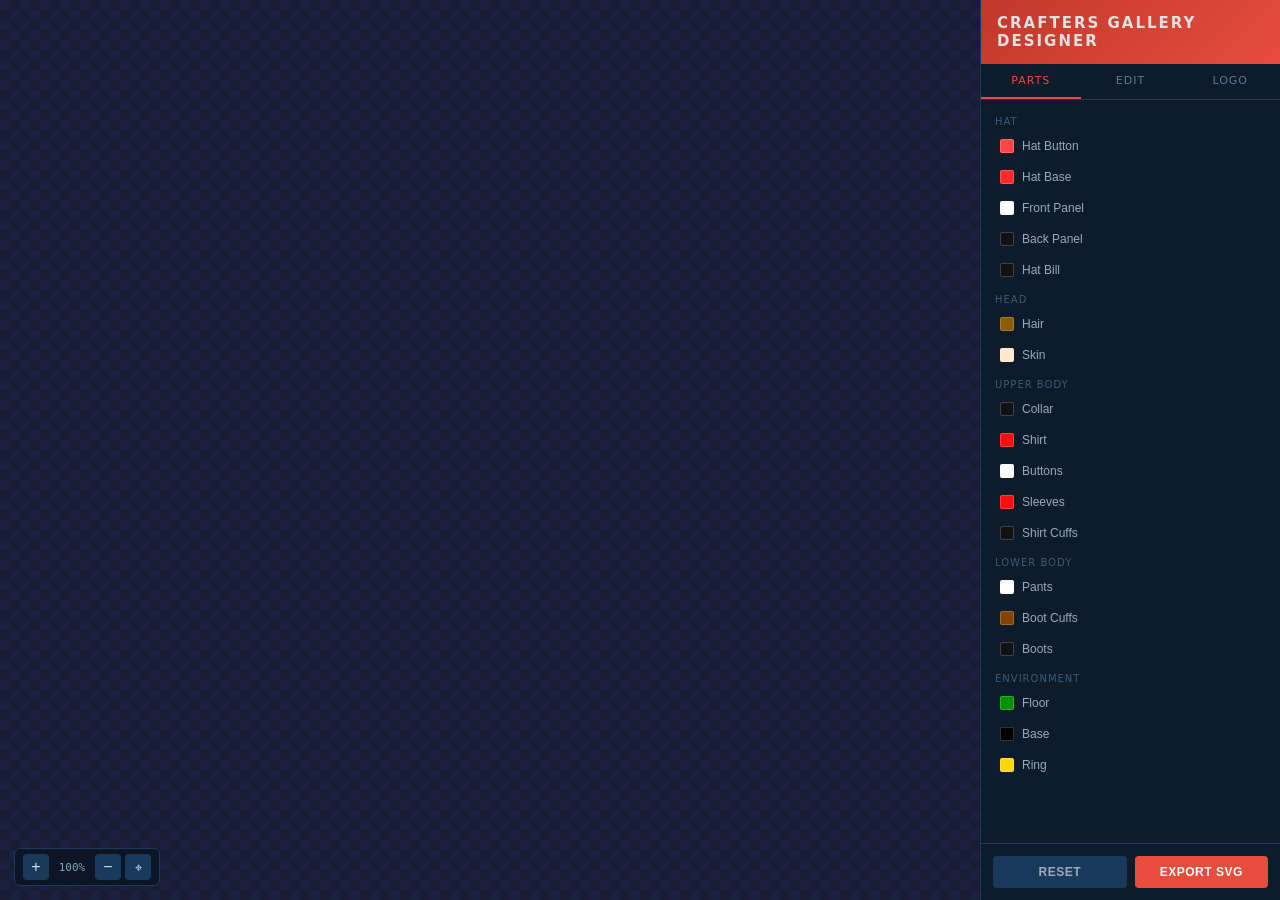
==== designer.html @ 477c9b0e "Add zoom/pan to canvas with reset view button - Mouse wheel zooms toward cursor - Drag background to" ====
<!DOCTYPE html>
<html lang="en">
<head>
<meta charset="UTF-8">
<meta name="viewport" content="width=device-width, initial-scale=1.0">
<title>Crafters Gallery Designer</title>
<style>
* { box-sizing: border-box; margin: 0; padding: 0; }
body {
  font-family: 'Segoe UI', system-ui, sans-serif;
  background: #1a1a2e;
  color: #e0e0e0;
  display: flex;
  height: 100vh;
  overflow: hidden;
}

/* ── Canvas ── */
#canvas-area {
  flex: 1;
  display: flex;
  align-items: center;
  justify-content: center;
  background: #16213e;
  position: relative;
  overflow: hidden;
}
#canvas-bg {
  position: absolute;
  inset: 0;
  background:
    linear-gradient(45deg, #1a1a2e 25%, transparent 25%),
    linear-gradient(-45deg, #1a1a2e 25%, transparent 25%),
    linear-gradient(45deg, transparent 75%, #1a1a2e 75%),
    linear-gradient(-45deg, transparent 75%, #1a1a2e 75%);
  background-size: 20px 20px;
  background-position: 0 0, 0 10px, 10px -10px, -10px 0;
  background-color: #202040;
  opacity: 0.5;
}
#jockey-wrap {
  transform-origin: center center;
  transition: none;
  will-change: transform;
}
#jockey-svg {
  position: relative;
  max-height: 90vh;
  max-width: 100%;
  filter: drop-shadow(0 8px 32px rgba(0,0,0,0.7));
  display: block;
}
#canvas-area.panning { cursor: grabbing !important; }
#canvas-area:not(.panning) { cursor: grab; }
#canvas-area [data-part] { cursor: pointer; }

/* Zoom controls overlay */
#zoom-controls {
  position: absolute;
  bottom: 14px;
  left: 14px;
  display: flex;
  align-items: center;
  gap: 4px;
  background: rgba(10,20,35,0.85);
  border: 1px solid #1a3a5c;
  border-radius: 6px;
  padding: 5px 8px;
  z-index: 10;
  backdrop-filter: blur(4px);
}
.zoom-btn {
  width: 26px; height: 26px;
  border: none;
  background: #1a3a5c;
  color: #cde;
  border-radius: 4px;
  cursor: pointer;
  font-size: 16px;
  line-height: 1;
  display: flex; align-items: center; justify-content: center;
  transition: background 0.12s;
}
.zoom-btn:hover { background: #2a5a8c; }
#zoom-label {
  font-size: 11px;
  color: #7aaabb;
  min-width: 38px;
  text-align: center;
  font-family: monospace;
}
#jockey-svg [data-part] { cursor: pointer; }
#jockey-svg [data-part]:hover path,
#jockey-svg [data-part]:hover ellipse { opacity: 0.85; }

/* Non-scaling strokes so width is always in screen pixels regardless of transform */
#jockey-svg [data-part] path,
#jockey-svg [data-part] ellipse {
  vector-effect: non-scaling-stroke;
  stroke-width: 1.5px !important;
}
#jockey-svg #shadows path,
#jockey-svg #shadows ellipse {
  vector-effect: non-scaling-stroke;
  stroke-width: 0.4px !important;
}

/* selection ring drawn via JS overlay rect */
#sel-overlay {
  position: absolute;
  inset: 0;
  pointer-events: none;
}

/* ── Panel ── */
#panel {
  width: 300px;
  min-width: 300px;
  background: #0d1b2a;
  display: flex;
  flex-direction: column;
  border-left: 1px solid #1a3a5c;
  overflow: hidden;
}
#panel-header {
  padding: 14px 16px;
  background: linear-gradient(135deg, #c0392b, #e74c3c);
  font-size: 15px;
  font-weight: 700;
  letter-spacing: 2px;
  text-transform: uppercase;
  flex-shrink: 0;
}

/* ── Tabs ── */
#tabs {
  display: flex;
  border-bottom: 1px solid #1a3a5c;
  flex-shrink: 0;
}
.tab {
  flex: 1;
  padding: 10px 8px;
  text-align: center;
  font-size: 11px;
  text-transform: uppercase;
  letter-spacing: 1px;
  color: #5a7a9a;
  cursor: pointer;
  border-bottom: 2px solid transparent;
  transition: all 0.15s;
}
.tab.active { color: #e74c3c; border-bottom-color: #e74c3c; }
.tab:hover:not(.active) { color: #ccc; }

/* ── Parts tab ── */
#tab-parts { overflow-y: auto; flex: 1; padding: 8px; }
.part-group-label {
  font-size: 10px;
  text-transform: uppercase;
  letter-spacing: 1px;
  color: #3a5a7a;
  padding: 8px 6px 4px;
}
.part-btn {
  display: flex;
  align-items: center;
  gap: 8px;
  width: 100%;
  text-align: left;
  padding: 7px 10px;
  background: none;
  border: 1px solid transparent;
  color: #9ab;
  cursor: pointer;
  font-size: 12px;
  border-radius: 4px;
  margin-bottom: 1px;
  transition: all 0.12s;
}
.part-btn:hover { background: #1a3a5c; color: #ddd; border-color: #2a4a6c; }
.part-btn.active { background: #1a2a4a; color: #fff; border-color: #e74c3c; }
.part-swatch {
  width: 14px; height: 14px;
  border-radius: 2px;
  border: 1px solid rgba(255,255,255,0.2);
  flex-shrink: 0;
}

/* ── Edit tab ── */
#tab-edit {
  flex: 1;
  overflow-y: auto;
  padding: 12px;
  display: flex;
  flex-direction: column;
  gap: 12px;
}
#no-selection {
  color: #3a5a7a;
  font-size: 13px;
  text-align: center;
  padding: 40px 20px;
  line-height: 1.6;
}
#no-selection b { color: #5a8aaa; }

#edit-controls { display: none; }

.section-label {
  font-size: 10px;
  text-transform: uppercase;
  letter-spacing: 1px;
  color: #3a6a9a;
  margin-bottom: 6px;
}
.selected-name {
  font-size: 14px;
  font-weight: 600;
  color: #fff;
  margin-bottom: 2px;
}

/* Fill mode toggle */
.mode-toggle {
  display: flex;
  background: #0a1520;
  border-radius: 5px;
  padding: 3px;
  gap: 2px;
}
.mode-btn {
  flex: 1;
  padding: 6px 8px;
  border: none;
  background: none;
  color: #5a7a9a;
  cursor: pointer;
  border-radius: 3px;
  font-size: 11px;
  font-weight: 600;
  text-transform: uppercase;
  letter-spacing: 0.5px;
  transition: all 0.12s;
}
.mode-btn.active {
  background: #e74c3c;
  color: #fff;
}

/* Color input */
.color-row {
  display: flex;
  align-items: center;
  gap: 8px;
}
.color-row label { font-size: 12px; color: #7a9ab5; flex: 1; }
input[type="color"] {
  width: 48px;
  height: 28px;
  border: 1px solid #2a4a6c;
  border-radius: 3px;
  background: #0a1520;
  cursor: pointer;
  padding: 1px 2px;
}

/* Preset swatches */
.preset-swatch {
  width: 32px; height: 32px;
  border-radius: 4px;
  border: 2px solid rgba(255,255,255,0.15);
  cursor: pointer;
  transition: border-color 0.12s, transform 0.1s;
  flex-shrink: 0;
}
.preset-swatch:hover { transform: scale(1.12); border-color: rgba(255,255,255,0.5); }
.preset-swatch.active { border-color: #00d4ff; }

/* Canvas color picker */
#sv-wrap { position: relative; margin-bottom: 8px; }
#sv-canvas { display: block; border-radius: 4px; cursor: crosshair; width: 100%; }
#sv-handle {
  position: absolute;
  width: 14px; height: 14px;
  border-radius: 50%;
  border: 2px solid #fff;
  box-shadow: 0 0 0 1px rgba(0,0,0,0.7);
  transform: translate(-50%, -50%);
  pointer-events: none;
}
#picker-preview-circle {
  width: 34px; height: 34px;
  border-radius: 50%;
  border: 2px solid #2a4a6c;
  flex-shrink: 0;
}
#hue-strip-wrap { flex: 1; position: relative; height: 16px; }
#hue-strip { display: block; border-radius: 8px; width: 100%; height: 16px; cursor: pointer; }
#hue-handle {
  position: absolute;
  width: 18px; height: 18px;
  border-radius: 50%;
  border: 2px solid #fff;
  box-shadow: 0 0 0 1px rgba(0,0,0,0.7);
  transform: translate(-50%, -50%);
  top: 50%; left: 0;
  pointer-events: none;
}
.picker-row { display: flex; align-items: center; gap: 8px; margin-bottom: 8px; }
.rgb-field { flex: 1; display: flex; flex-direction: column; align-items: center; gap: 3px; }
.rgb-field input[type="number"] {
  width: 100%;
  background: #1a2a3a;
  border: 1px solid #2a4a6c;
  border-radius: 4px;
  color: #e0e0e0;
  font-size: 13px;
  text-align: center;
  padding: 5px 2px;
  -moz-appearance: textfield;
}
.rgb-field input[type="number"]::-webkit-outer-spin-button,
.rgb-field input[type="number"]::-webkit-inner-spin-button { -webkit-appearance: none; margin: 0; }
.rgb-field label { font-size: 10px; color: #5a8aaa; text-transform: uppercase; letter-spacing: 1px; }

/* Pattern grid */
.pattern-grid {
  display: grid;
  grid-template-columns: repeat(5, 1fr);
  gap: 5px;
}
.pat-thumb {
  aspect-ratio: 1;
  border: 2px solid #1a3a5c;
  border-radius: 4px;
  cursor: pointer;
  overflow: hidden;
  background: #0a1520;
  transition: border-color 0.12s;
  position: relative;
}
.pat-thumb:hover { border-color: #3a6a9a; }
.pat-thumb.active { border-color: #e74c3c; }
.pat-thumb svg { width: 100%; height: 100%; display: block; }
.pat-thumb span {
  position: absolute;
  bottom: 0; left: 0; right: 0;
  text-align: center;
  font-size: 7px;
  background: rgba(0,0,0,0.6);
  color: #aaa;
  padding: 1px;
}

/* Sliders */
.slider-row {
  display: flex;
  flex-direction: column;
  gap: 4px;
}
.slider-header {
  display: flex;
  justify-content: space-between;
  align-items: center;
}
.slider-header label { font-size: 12px; color: #7a9ab5; }
.slider-header .val { font-size: 11px; color: #e74c3c; font-weight: 600; min-width: 36px; text-align: right; }
input[type="range"] {
  width: 100%;
  height: 4px;
  accent-color: #e74c3c;
  cursor: pointer;
}

/* Two columns */
.two-col { display: grid; grid-template-columns: 1fr 1fr; gap: 8px; }

/* Divider */
.divider { border: none; border-top: 1px solid #1a3a5c; }

/* Footer */
#panel-footer {
  padding: 12px;
  border-top: 1px solid #1a3a5c;
  flex-shrink: 0;
  display: flex;
  gap: 8px;
}
.action-btn {
  flex: 1;
  padding: 9px;
  border: none;
  border-radius: 4px;
  cursor: pointer;
  font-size: 12px;
  font-weight: 600;
  letter-spacing: 0.5px;
  text-transform: uppercase;
  transition: opacity 0.12s;
}
.action-btn:hover { opacity: 0.85; }
.btn-primary { background: #e74c3c; color: white; }
.btn-secondary { background: #1a3a5c; color: #9ab; }
</style>
</head>
<body>

<div id="canvas-area">
  <div id="canvas-bg"></div>
  <div id="zoom-controls">
    <button class="zoom-btn" onclick="zoomStep(1.2)" title="Zoom in">+</button>
    <span id="zoom-label">100%</span>
    <button class="zoom-btn" onclick="zoomStep(1/1.2)" title="Zoom out">−</button>
    <button class="zoom-btn" onclick="resetView()" title="Reset view" style="font-size:13px;">⌖</button>
  </div>
  <div id="jockey-wrap">
  <svg id="jockey-svg" viewBox="0 0 2550 3300" xmlns="http://www.w3.org/2000/svg" style="fill-rule:evenodd;clip-rule:evenodd;stroke-linecap:round;stroke-linejoin:round;stroke-miterlimit:1.5;">
    <defs id="svg-defs"></defs>

    <!-- Ring -->
    <g id="part-ring" data-part="ring">
      <ellipse cx="1637" cy="834.992" rx="14.85" ry="26.741"
        transform="matrix(6.7722,-4.38198,3.56036,5.50241,-12081.6,3181.33)"
        style="fill:none;stroke:#FFD700;stroke-width:1.28px;"/>
    </g>

    <!-- Base platform -->
    <g id="part-base" data-part="base">
      <path transform="matrix(6.55383,0,0,6.55383,-8815.19,-4724.91)"
        d="M1413.96,1145.81L1411.77,1147.74L1411.3,1168.11L1492.88,1224.46L1602.16,1192.1L1608.26,1171.82L1607.02,1169.15L1491.74,1195.06L1413.96,1145.81Z"
        style="fill:#2a2a2a;stroke:black;stroke-width:0.32px;"/>
    </g>

    <!-- Floor -->
    <g id="part-floor" data-part="floor">
      <path transform="matrix(6.55383,0,0,6.55383,-8815.19,-4724.91)"
        d="M1534.58,1113.76L1413.96,1139.79L1491.95,1189.06L1608.26,1162.8L1534.58,1113.76Z"
        style="fill:rgb(0,147,0);stroke:black;stroke-width:0.32px;"/>
      <path transform="matrix(6.55383,0,0,6.55383,-8815.19,-4724.91)"
        d="M1413.96,1139.79L1413.96,1145.81L1491.4,1195.06L1606.64,1169.14L1608.26,1162.57L1491.92,1189.06L1413.96,1139.79Z"
        style="fill:rgb(0,100,0);stroke:black;stroke-width:0.32px;"/>
    </g>

    <!-- Right Boot -->
    <g id="part-rboot" data-part="rboot">
      <path transform="matrix(6.55383,0,0,6.55383,-8815.19,-4724.91)"
        d="M1458.02,1051.26L1462.3,1102.31C1463.47,1110.76 1451.96,1130.24 1452.9,1137.17C1452.47,1145.25 1456.51,1147.1 1463.37,1145.02C1467.68,1145.49 1479.52,1127.29 1483.37,1125.75C1483.93,1119.99 1483.59,1114.05 1482.17,1107.9C1482.44,1079.88 1486.1,1082.67 1487.89,1053.4C1473.98,1055.79 1461.02,1054.19 1458.02,1051.26Z"
        style="fill:#111;stroke:black;stroke-width:0.32px;"/>
    </g>

    <!-- Left Boot -->
    <g id="part-lboot" data-part="lboot">
      <path transform="matrix(6.55383,0,0,6.55383,-8815.19,-4724.91)"
        d="M1511.65,1063.24C1522.55,1065.13 1533.31,1065.27 1543.9,1063.36C1544.81,1071.38 1545.4,1083.61 1545.68,1099.89C1546.77,1104.15 1547.21,1108.2 1547.35,1112.14C1556.52,1120.15 1564.15,1125.39 1566.02,1127.04C1573.03,1133.94 1574.6,1137 1577.1,1140.82C1579.03,1146.9 1577.46,1150.01 1573.05,1150.7C1564.21,1148.61 1555.44,1146.52 1549.49,1143.79C1544.71,1142.08 1538.27,1135.36 1531.88,1128.8C1528.29,1128.12 1525.36,1127.05 1523.07,1125.59C1520.75,1119.43 1520.68,1114.17 1521.53,1109.29C1518.67,1082.42 1513.59,1082.47 1511.65,1063.24Z"
        style="fill:#111;stroke:black;stroke-width:0.32px;"/>
    </g>

    <!-- Right Boot Cuff -->
    <g id="part-rbootcuff" data-part="rbootcuff">
      <path transform="matrix(6.55383,0,0,6.55383,-8815.19,-4724.91)"
        d="M1457.7,1018.48C1460.88,1029.89 1476.85,1031.32 1491.93,1020.17C1492.14,1033.51 1490.77,1044.06 1488.7,1053.34C1474.21,1055.56 1463.29,1054.8 1456.41,1050.68C1455.64,1039.82 1455.94,1029.08 1457.7,1018.48Z"
        style="fill:rgb(130,68,0);stroke:black;stroke-width:0.32px;"/>
    </g>

    <!-- Left Boot Cuff -->
    <g id="part-lbootcuff" data-part="lbootcuff">
      <path transform="matrix(6.55383,0,0,6.55383,-8815.19,-4724.91)"
        d="M1509.74,1031.26C1507.86,1041.76 1507.77,1052.39 1509.45,1063.15C1521.16,1065.37 1532.87,1065.43 1544.58,1063.34C1544.38,1049.64 1542.85,1041.96 1541.34,1036.52C1530.93,1041.55 1520.4,1039.68 1509.74,1031.26Z"
        style="fill:rgb(130,68,0);stroke:black;stroke-width:0.32px;"/>
    </g>

    <!-- Pants -->
    <g id="part-pants" data-part="pants">
      <path transform="matrix(6.55383,0,0,6.55383,-8815.19,-4724.91)"
        d="M1467.31,896.584C1454.75,907.385 1455.48,960.988 1457.7,1018.48C1460.71,1031.53 1479.88,1030.52 1491.93,1020.17C1493.89,1011.16 1494.71,994.137 1498.37,982.441C1504.83,1003.08 1505.77,1029.47 1510.03,1031.82C1519.86,1039.52 1530.24,1040.78 1541.08,1036.7C1542.63,1033.01 1543.71,1026.05 1542.39,1002.31C1541.05,978.036 1536.24,963.069 1537.5,942.579C1539.03,926.493 1537.77,913.207 1535.49,900.932C1523.33,915.427 1511.73,922.547 1500.39,926.277L1496.34,918.78L1491.34,927.134C1481.94,918.055 1473.88,907.909 1467.31,896.584Z"
        style="fill:#ffffff;stroke:black;stroke-width:0.32px;"/>
    </g>

    <!-- Shirt -->
    <g id="part-shirt" data-part="shirt">
      <path transform="matrix(6.55383,0,0,6.55383,-8815.19,-4724.91)"
        d="M1491.29,788.268C1495.31,792.298 1497.86,798.646 1499.92,805.766C1507.81,801.982 1515.15,796.926 1520.93,789.243L1525.36,796.066C1555.45,812.412 1547.91,804.576 1580.3,826.598C1587.06,826.523 1593.47,825.95 1599.72,822.829C1597.89,832.253 1599.07,838.147 1604.72,844.791C1595.35,850.285 1586.15,856.767 1579.13,858.342C1572.53,857.455 1562.18,849.715 1552.4,843.003C1548.02,867.686 1542.17,887.505 1534.74,902.034C1524.25,914.807 1512.59,921.541 1500.58,926.437L1496.39,919L1491.28,927.134C1482.43,918.041 1473.92,908.393 1467.11,895.992C1467.71,892.133 1469.65,888.609 1474.31,885.766C1469.75,872.513 1466,858.108 1465.25,839.517C1459.29,849.576 1453.32,858.155 1447.35,864.152C1451.41,873.009 1454.65,880.882 1457.94,885.677C1449.99,886.431 1443.11,889.014 1436.98,892.888L1422.95,867.871C1419.6,861.873 1418.78,855.193 1422.02,847.419C1428.8,832.348 1438.2,819.129 1451.07,808.374C1465.17,800.067 1481.09,802.828 1491.29,788.268Z"
        style="fill:rgb(255,14,14);stroke:black;stroke-width:0.32px;"/>
    </g>

    <!-- Buttons — 6 circles over the shirt front -->
    <g id="part-buttons" data-part="buttons">
      <g transform="matrix(1,0,0,1,-17.6068,1.14731)"><circle cx="1018.36" cy="643.6" r="17.607" style="fill:white;stroke:black;stroke-width:4.17px;"/></g>
      <g transform="matrix(1,0,0,1,-35.2137,138.825)"><circle cx="1018.36" cy="643.6" r="17.607" style="fill:white;stroke:black;stroke-width:4.17px;"/></g>
      <g transform="matrix(1,0,0,1,-35.2137,245.525)"><circle cx="1018.36" cy="643.6" r="17.607" style="fill:white;stroke:black;stroke-width:4.17px;"/></g>
      <g transform="matrix(1,0,0,1,-35.2137,362.551)"><circle cx="1018.36" cy="643.6" r="17.607" style="fill:white;stroke:black;stroke-width:4.17px;"/></g>
      <g transform="matrix(1,0,0,1,-27.1825,478.43)"><circle cx="1018.36" cy="643.6" r="17.607" style="fill:white;stroke:black;stroke-width:4.17px;"/></g>
      <g transform="matrix(1,0,0,1,-17.6068,596.603)"><circle cx="1018.36" cy="643.6" r="17.607" style="fill:white;stroke:black;stroke-width:4.17px;"/></g>
    </g>

    <!-- Right Sleeve -->
    <g id="part-rsleeve" data-part="rsleeve">
      <path d="M731.339,555.845C728.25,631.544 746.925,705.264 786.913,777.047C754.161,836.999 716.253,891.794 671.264,939.507C697.704,998.449 721.569,1048.96 739.185,1079.02C688.694,1083.92 642.257,1099.51 600.589,1127.67C585.822,1074.12 491.042,962.464 491.042,885.354C481.685,827.823 623.521,590.505 731.339,555.845Z"
        style="fill:rgb(255,14,14);stroke:black;stroke-width:2.085px;"/>
    </g>

    <!-- Left Sleeve -->
    <g id="part-lsleeve" data-part="lsleeve">
      <path d="M1349.53,574.231C1308.75,588.055 1301.61,776.468 1358.71,798.187C1412.6,841.328 1469.27,877.986 1532.18,900.068C1546.19,902.511 1603.65,871.838 1701.87,810.119C1667.11,772.347 1656.41,724.757 1670.78,666.934C1639.17,685.678 1595.02,693.023 1541.36,691.716C1475.33,644.734 1411.55,606.175 1349.53,574.231Z"
        style="fill:rgb(255,14,14);stroke:black;stroke-width:2.085px;"/>
    </g>

    <!-- Collar -->
    <g id="part-collar" data-part="collar">
      <path transform="matrix(6.55383,0,0,6.55383,-8815.19,-4724.91)"
        d="M1491.27,787.981C1489.01,790.444 1487.22,792.195 1486,793.878C1487.93,802.083 1490.39,808.142 1493.36,812.058C1494.71,809.407 1496.85,807.04 1500.02,805.039C1502.02,808.193 1503.78,811.016 1505.01,813.13C1512.04,809.453 1518.92,804.429 1525.43,796.071C1524.41,793.466 1522.85,791.284 1520.66,789.589C1514.41,797.628 1507.43,802.33 1500.02,805.039C1497.52,798.27 1494.67,792.41 1491.27,787.981Z"
        style="fill:#111;stroke:black;stroke-width:0.32px;"/>
    </g>

    <!-- Left Cuff -->
    <g id="part-lcuff" data-part="lcuff">
      <path transform="matrix(6.55383,0,0,6.55383,-8815.19,-4724.91)"
        d="M1614.11,818.403C1608.84,818.467 1604.13,820.526 1600.02,822.337C1597.47,829.939 1599.25,839.811 1605.32,845.012C1609.41,842.438 1613.06,839.352 1615.74,835.197C1613.58,828.65 1614.5,825.706 1614.11,818.403Z"
        style="fill:#111;stroke:black;stroke-width:0.32px;"/>
    </g>

    <!-- Right Cuff -->
    <g id="part-rcuff" data-part="rcuff">
      <path transform="matrix(6.55383,0,0,6.55383,-8815.19,-4724.91)"
        d="M1435.95,893.524C1443.12,889.11 1450.73,886.061 1459.2,885.677C1460.17,888.803 1460.56,891.974 1459.84,895.23L1443.61,903.662C1440.02,900.89 1437.33,897.595 1435.95,893.524Z"
        style="fill:#111;stroke:black;stroke-width:0.32px;"/>
    </g>

    <!-- Right Hand -->
    <g id="part-rhand" data-part="rhand">
      <path transform="matrix(6.55383,0,0,6.55383,-8815.19,-4724.91)"
        d="M1445.61,902.632C1444.77,905.094 1443.93,908.586 1444.92,911.048C1438.17,918.697 1439.21,922.81 1447.11,923.804C1451.1,923.905 1455.05,923.278 1458.63,914.761C1460.1,906.409 1459.57,900.028 1457.3,896.584L1445.61,902.632Z"
        style="fill:rgb(255,233,206);stroke:black;stroke-width:0.32px;"/>
    </g>

    <!-- Left Hand -->
    <g id="part-lhand" data-part="lhand">
      <path transform="matrix(6.55383,0,0,6.55383,-8815.19,-4724.91)"
        d="M1614.21,818.403C1616.52,812.882 1621.2,807.99 1623.81,807.355C1624.66,808.445 1624.62,808.933 1625.98,808.66C1627.4,808.017 1627.39,807.26 1627.67,805.889C1638.68,806.102 1640.17,806.532 1642.17,813.14C1642.64,815.44 1641.89,819.579 1641.97,821.744C1642.07,824.458 1642.92,826.762 1642.25,829.297C1640.05,833.153 1635.47,835.801 1630.83,836.027C1625.44,835.942 1624.67,834.526 1615.74,835.001C1613.67,830.788 1614.42,825.295 1614.21,818.403Z"
        style="fill:rgb(255,233,206);stroke:black;stroke-width:0.32px;"/>
    </g>

    <!-- Hat Base Color -->
    <g id="part-hatbase" data-part="hatbase">
      <path transform="matrix(6.55383,0,0,6.55383,-8815.19,-4724.91)"
        d="M1481.99,760.426C1482.51,749.649 1493.2,747.25 1493.48,747.224C1500.83,746.536 1521.03,747.341 1527.94,748.352C1531.61,748.13 1534.48,746.892 1535.81,743.68C1531.93,733.097 1507.43,739.537 1505.19,740.552L1498.03,742.527C1492.56,734.627 1496.8,723.518 1496.8,723.518C1483.31,727.224 1474.02,743.063 1481.99,760.426Z"
        style="fill:rgb(255,42,42);stroke:black;stroke-width:0.32px;"/>
    </g>

    <!-- Hat Front Panel -->
    <g id="part-fpanel" data-part="fpanel">
      <path transform="matrix(6.55383,0,0,6.55383,-8815.19,-4724.91)"
        d="M1496.8,723.518C1494.13,730.301 1494.47,737.464 1498.43,743.018C1508.15,738.12 1518.52,736.976 1528.17,738.084C1522.58,723.678 1514.12,720 1496.8,723.518Z"
        style="fill:#ffffff;stroke:black;stroke-width:0.32px;"/>
    </g>

    <!-- Hat Back Panel -->
    <g id="part-bpanel" data-part="bpanel">
      <path transform="matrix(6.55383,0,0,6.55383,-8815.19,-4724.91)"
        d="M1494.27,724.562C1486.7,731.516 1483.77,739.096 1487.32,749.589C1484.26,751.703 1482.46,755.269 1481.76,760.08C1475.26,747.503 1479.6,730.132 1494.27,724.562Z"
        style="fill:#111;stroke:black;stroke-width:0.32px;"/>
    </g>

    <!-- Hat Bill -->
    <g id="part-hatbill" data-part="hatbill">
      <path transform="matrix(6.55383,0,0,6.55383,-8815.19,-4724.91)"
        d="M1493.58,747.251C1499.41,738.064 1533.29,732.584 1535.81,743.522C1534.62,746.367 1531.99,747.976 1527.94,748.352C1509.58,747.845 1497.38,745.767 1493.58,747.251Z"
        style="fill:#111;stroke:black;stroke-width:0.32px;"/>
    </g>

    <!-- Hair -->
    <g id="part-hair" data-part="hair">
      <path transform="matrix(6.55383,0,0,6.55383,-8815.19,-4724.91)"
        d="M1482.05,761.917C1483.21,765.87 1484.71,767.477 1486.4,767.743C1483.72,761.283 1483.81,756.626 1487.19,754.116C1492.71,753.083 1495.03,758.074 1496.08,765.472L1498.15,765.274L1497.26,756.486L1499.24,753.227L1498.94,747.203C1486.31,746.175 1482.56,752.669 1482.05,761.917Z"
        style="fill:rgb(139,93,0);stroke:black;stroke-width:0.32px;"/>
    </g>

    <!-- Face -->
    <g id="part-face" data-part="face">
      <path transform="matrix(6.55383,0,0,6.55383,-8815.19,-4724.91)"
        d="M1527.87,748.586L1527.58,755.597C1527.92,757.915 1528.03,759.867 1527.87,761.423C1526.19,770.982 1523.57,778.188 1520.37,783.938L1520.57,789.863C1515.56,796.664 1508.39,801.612 1499.83,805.367C1497.04,797.524 1494.18,791.203 1491.14,788.184L1491.04,775.248C1487.93,772.361 1485.94,768.98 1485.11,765.077C1484.25,760.253 1484.53,754.519 1487.98,753.326C1492.07,752.518 1496.05,761.002 1496.96,764.484L1496.17,747.401C1506.81,746.797 1517.38,746.974 1527.87,748.586Z"
        style="fill:rgb(255,233,206);stroke:black;stroke-width:0.32px;"/>
    </g>

    <!-- Hat Button -->
    <g id="part-hatbutton" data-part="hatbutton">
      <path transform="matrix(6.55383,0,0,6.55383,-8815.19,-4724.91)"
        d="M1492.64,725.114C1492.37,723.803 1492.33,722.447 1495.12,721.251C1498.71,720.483 1499.16,721.158 1500.02,722.999C1497.4,723.21 1494.93,723.892 1492.64,725.114Z"
        style="fill:rgb(255,70,70);stroke:black;stroke-width:0.32px;"/>
    </g>

    <!-- Logo overlay — draggable, above everything except the selection highlight -->
    <g id="logo-layer" style="display:none;">
      <g id="logo-drag" transform="translate(980,820) rotate(0) scale(0.18)"
         style="cursor:move;" >
        <!-- saratogaLogo path with combined transform:
             matrix(12.9698) × translate(-45.5047,15.3387) × translate(-899.236,-939.551)
             = matrix(12.9698,0,0,12.9698,-1489.255,-740.605) -->
        <g transform="matrix(12.9698,0,0,12.9698,-1489.255,-740.605)">
          <path id="logo-path"
            d="M140.145,57.103L114.838,83.093L114.838,86.059C114.838,89.519 120.752,89.519 120.752,86.059L120.752,83.283L138.205,60.62L126.094,83.188L126.094,86.059C126.094,89.424 132.102,89.253 132.102,86.059L132.102,83.188L139.498,60.449L136.721,83.188L136.721,86.059C136.721,89.747 143.282,89.747 143.282,86.059L143.282,83.169L140.6,60.62L147.996,83.188L147.996,86.059C147.996,89.443 153.623,89.652 153.623,86.059L153.623,83.188L141.988,60.62L158.699,83.188L158.699,86.059C158.699,89.652 164.252,89.652 164.252,86.059L164.252,83.169L140.145,57.103Z"
            style="fill:#ffffff;stroke:none;"/>
        </g>
        <!-- Hit-area rect so empty space inside logo is also draggable -->
        <rect id="logo-hitbox" x="0" y="0" width="641" height="412" fill="transparent"/>
      </g>
    </g>

    <!-- Shadows / detail lines — on top of everything, non-interactive -->
    <g id="shadows" style="pointer-events:none;fill:black;stroke:black;">
      <g transform="matrix(6.55383,0,0,6.55383,-8815.19,-4724.91)">
        <path d="M1501.96,756.104L1505.8,753.764L1512.34,753.764L1512.34,751.518L1505.3,751.893L1501.96,756.104Z" style="stroke-width:0.06px;"/>
        <path d="M1522.02,751.643L1521.93,753.811L1525.86,753.983L1526.76,754.794L1525.95,752.173L1522.02,751.643Z" style="stroke-width:0.06px;"/>
        <path d="M1521.68,759.161C1523.24,763.264 1521.27,768.579 1517.93,768.69C1519.9,769.051 1521.75,768.97 1522.47,767.747C1523.46,765.46 1522.97,760.964 1521.68,759.161Z" style="stroke-width:0.06px;"/>
        <ellipse cx="1509.59" cy="756.759" rx="1.516" ry="1.31" style="stroke-width:0.06px;"/>
        <ellipse cx="1524.64" cy="756.837" rx="1.185" ry="1.232" style="stroke-width:0.06px;"/>
        <path d="M1512.76,773.86C1515,774.505 1517.39,774.882 1520.46,774.172C1521.18,773.327 1521.37,772.483 1521.26,771.638C1518.92,772.685 1515.94,773.333 1512.76,773.86Z" style="stroke-width:0.06px;"/>
        <path d="M1491.41,817.523C1487.26,844.336 1487.94,874.302 1492.9,907.064C1489.53,877.217 1488.84,847.37 1491.41,817.523Z" style="stroke-width:0.06px;"/>
        <path d="M1471.04,929.524C1478.55,936.55 1486.06,944.502 1493.58,956.297C1503.63,950.432 1511.76,943.123 1518.63,934.878C1509.63,943.207 1500.99,950.007 1493.58,951.983C1487.67,943.123 1479.73,936.003 1471.04,929.524Z" style="stroke-width:0.06px;"/>
        <path d="M1474.76,893.082C1483.86,900.772 1494.21,905.324 1505.69,907.064C1494.35,903.23 1484.12,898.503 1474.76,893.082Z" style="stroke-width:0.06px;"/>
        <path d="M1556.78,829.796C1548.72,839.42 1538.52,846.268 1527.01,851.424C1537.12,844.676 1547.08,837.559 1556.78,829.796Z" style="stroke-width:0.06px;"/>
        <path d="M1531.91,810.23C1523.32,817.777 1513.06,821.569 1501.22,821.805C1511.74,819.867 1522,816.229 1531.91,810.23Z" style="stroke-width:0.06px;"/>
        <path d="M1474.93,813.706C1478.53,823.818 1485.81,830.134 1496.59,832.864C1487.04,828.807 1479.8,822.442 1474.93,813.706Z" style="stroke-width:0.06px;"/>
        <path d="M1424.94,852.266C1434.96,853.735 1443.02,852.6 1448.78,848.382C1441.28,851.343 1433.25,852.352 1424.94,852.266Z" style="stroke-width:0.06px;"/>
        <path d="M1431.87,841.681C1438.83,843.35 1444.51,842.88 1448.02,838.863C1443.69,841.454 1438.02,841.935 1431.87,841.681Z" style="stroke-width:0.06px;"/>
        <path d="M1533.24,937.514C1527.03,967.35 1537.95,980.781 1537.5,1031.69C1538.79,981.766 1529.45,967.239 1533.24,937.514Z" style="stroke-width:0.06px;"/>
        <path d="M1499.26,953.048C1501.07,962.935 1501.2,972.101 1500.73,981.012C1500.53,971.241 1499.85,961.945 1497.86,953.962C1497.48,971.842 1494.6,982.936 1491.28,992.832C1494.17,981.465 1495.69,958.293 1493.03,955.298L1499.26,953.048Z" style="stroke-width:0.06px;"/>
        <path d="M1494.14,776.117C1505.66,781.598 1512.35,785.177 1517.96,784.403C1512.95,786.698 1505.75,781.568 1494.14,776.117Z" style="stroke-width:0.06px;"/>
      </g>
      <g transform="matrix(5.81041,0,0,5.40217,-7710.22,-3852.13)">
        <path d="M1494.5,765.185L1492.8,765.611C1489.72,759.164 1487.47,757.152 1486.34,761.103C1487.15,756.807 1488.97,755.49 1494.5,765.185Z" style="stroke-width:0.07px;"/>
      </g>
      <g transform="matrix(8.2954,-1.28188,1.12027,7.24959,-12369.6,-3529.57)">
        <path d="M1474.76,893.082C1483.86,900.772 1494.21,905.324 1505.69,907.064C1494.35,903.23 1484.12,898.503 1474.76,893.082Z" style="stroke-width:0.05px;"/>
      </g>
      <g transform="matrix(10.1484,-3.21831,2.69531,8.4992,-16539.3,-1899.56)">
        <path d="M1474.76,893.082C1478.11,898.826 1487.17,906.099 1502.38,903.975C1491.04,900.141 1480.28,899.12 1474.76,893.082Z" style="stroke-width:0.04px;"/>
      </g>
    </g>

    <!-- Selection highlight — drawn last so always visible -->
    <g id="selection-highlight" style="pointer-events:none;display:none;">
      <use id="sel-use" href="" style="fill:none;stroke:#00d4ff;stroke-width:12px;opacity:0.9;"/>
    </g>
  </svg>
  </div><!-- /#jockey-wrap -->
</div>

<!-- ── Side Panel ── -->
<div id="panel">
  <div id="panel-header">Crafters Gallery Designer</div>

  <div id="tabs">
    <div class="tab active" id="tab-btn-parts" onclick="switchTab('parts')">Parts</div>
    <div class="tab" id="tab-btn-edit" onclick="switchTab('edit')">Edit</div>
    <div class="tab" id="tab-btn-logo" onclick="switchTab('logo')">Logo</div>
  </div>

  <!-- Parts list -->
  <div id="tab-parts">
    <div class="part-group-label">Hat</div>
    <button class="part-btn" id="listbtn-hatbutton" onclick="selectPart('hatbutton')"><span class="part-swatch" id="sw-hatbutton"></span>Hat Button</button>
    <button class="part-btn" id="listbtn-hatbase" onclick="selectPart('hatbase')"><span class="part-swatch" id="sw-hatbase"></span>Hat Base</button>
    <button class="part-btn" id="listbtn-fpanel" onclick="selectPart('fpanel')"><span class="part-swatch" id="sw-fpanel"></span>Front Panel</button>
    <button class="part-btn" id="listbtn-bpanel" onclick="selectPart('bpanel')"><span class="part-swatch" id="sw-bpanel"></span>Back Panel</button>
    <button class="part-btn" id="listbtn-hatbill" onclick="selectPart('hatbill')"><span class="part-swatch" id="sw-hatbill"></span>Hat Bill</button>

    <div class="part-group-label">Head</div>
    <button class="part-btn" id="listbtn-hair" onclick="selectPart('hair')"><span class="part-swatch" id="sw-hair"></span>Hair</button>
    <button class="part-btn" id="listbtn-skin" onclick="selectPart('skin')"><span class="part-swatch" id="sw-skin"></span>Skin</button>

    <div class="part-group-label">Upper Body</div>
    <button class="part-btn" id="listbtn-collar" onclick="selectPart('collar')"><span class="part-swatch" id="sw-collar"></span>Collar</button>
    <button class="part-btn" id="listbtn-shirt" onclick="selectPart('shirt')"><span class="part-swatch" id="sw-shirt"></span>Shirt</button>
    <button class="part-btn" id="listbtn-buttons" onclick="selectPart('buttons')"><span class="part-swatch" id="sw-buttons"></span>Buttons</button>
    <button class="part-btn" id="listbtn-sleeves" onclick="selectPart('sleeves')"><span class="part-swatch" id="sw-sleeves"></span>Sleeves</button>
    <button class="part-btn" id="listbtn-shirtcuffs" onclick="selectPart('shirtcuffs')"><span class="part-swatch" id="sw-shirtcuffs"></span>Shirt Cuffs</button>

    <div class="part-group-label">Lower Body</div>
    <button class="part-btn" id="listbtn-pants" onclick="selectPart('pants')"><span class="part-swatch" id="sw-pants"></span>Pants</button>
    <button class="part-btn" id="listbtn-bootcuffs" onclick="selectPart('bootcuffs')"><span class="part-swatch" id="sw-bootcuffs"></span>Boot Cuffs</button>
    <button class="part-btn" id="listbtn-boots" onclick="selectPart('boots')"><span class="part-swatch" id="sw-boots"></span>Boots</button>

    <div class="part-group-label">Environment</div>
    <button class="part-btn" id="listbtn-floor" onclick="selectPart('floor')"><span class="part-swatch" id="sw-floor"></span>Floor</button>
    <button class="part-btn" id="listbtn-base" onclick="selectPart('base')"><span class="part-swatch" id="sw-base"></span>Base</button>
    <button class="part-btn" id="listbtn-ring" onclick="selectPart('ring')"><span class="part-swatch" id="sw-ring"></span>Ring</button>
  </div>

  <!-- Edit panel -->
  <div id="tab-edit" style="display:none;">
    <div id="no-selection">
      Click a part on the figure<br>or select from the <b>Parts</b> list
    </div>

    <div id="edit-controls">
      <div class="selected-name" id="edit-title"></div>
      <div id="fill-type-section">
        <div class="section-label">Fill Type</div>
        <div class="mode-toggle">
          <button class="mode-btn active" id="mode-solid" onclick="setMode('solid')">Solid</button>
          <button class="mode-btn" id="mode-pattern" onclick="setMode('pattern')">Pattern</button>
        </div>
      </div>

      <!-- Solid controls -->
      <div id="solid-section">
        <!-- Preset palette (shown for parts that have presets) -->
        <div id="preset-palette" style="display:none;">
          <div class="section-label" style="margin-top:4px;">Presets</div>
          <div id="preset-swatches" style="display:flex;flex-wrap:wrap;gap:6px;padding:4px 0 8px;"></div>
        </div>
        <!-- Canvas color picker (hidden for presetsOnly parts) -->
        <div id="color-picker-section">
          <div id="sv-wrap">
            <canvas id="sv-canvas" width="276" height="160"></canvas>
            <div id="sv-handle"></div>
          </div>
          <div class="picker-row">
            <div id="picker-preview-circle"></div>
            <div id="hue-strip-wrap">
              <canvas id="hue-strip" width="200" height="16"></canvas>
              <div id="hue-handle"></div>
            </div>
          </div>
          <div class="picker-row">
            <div class="rgb-field"><input type="number" id="inp-r" min="0" max="255" value="0" oninput="onRgbInput()"><label>R</label></div>
            <div class="rgb-field"><input type="number" id="inp-g" min="0" max="255" value="0" oninput="onRgbInput()"><label>G</label></div>
            <div class="rgb-field"><input type="number" id="inp-b" min="0" max="255" value="0" oninput="onRgbInput()"><label>B</label></div>
          </div>
          <input type="color" id="solid-color" style="display:none;" oninput="onColorWheelChange(this.value)">
        </div>
      </div>

      <!-- Pattern controls -->
      <div id="pattern-section" style="display:none;">
        <div class="section-label">Pattern</div>
        <div class="pattern-grid" id="pattern-grid"></div>

        <hr class="divider">

        <div class="section-label">Colors</div>
        <div class="two-col">
          <div>
            <div class="color-row">
              <label>Base</label>
              <input type="color" id="pat-c1" value="#ffffff" oninput="onPatternChange()">
            </div>
          </div>
          <div>
            <div class="color-row">
              <label>Pattern</label>
              <input type="color" id="pat-c2" value="#cc0000" oninput="onPatternChange()">
            </div>
          </div>
        </div>

        <hr class="divider">

        <div class="section-label">Transform</div>

        <div class="slider-row">
          <div class="slider-header">
            <label>Size</label>
            <span class="val" id="val-size">20</span>
          </div>
          <input type="range" id="pat-size" min="4" max="80" value="20" oninput="onSlider('size',this.value)">
        </div>

        <div class="slider-row">
          <div class="slider-header">
            <label>Rotation</label>
            <span class="val" id="val-rot">0°</span>
          </div>
          <input type="range" id="pat-rot" min="0" max="359" value="0" oninput="onSlider('rot',this.value)">
        </div>

        <div class="slider-row">
          <div class="slider-header">
            <label>Offset X</label>
            <span class="val" id="val-ox">0</span>
          </div>
          <input type="range" id="pat-ox" min="-100" max="100" value="0" oninput="onSlider('ox',this.value)">
        </div>

        <div class="slider-row">
          <div class="slider-header">
            <label>Offset Y</label>
            <span class="val" id="val-oy">0</span>
          </div>
          <input type="range" id="pat-oy" min="-100" max="100" value="0" oninput="onSlider('oy',this.value)">
        </div>
      </div>
    </div>
  </div>

  <!-- Logo tab -->
  <div id="tab-logo" style="display:none; flex:1; overflow-y:auto; padding:12px; flex-direction:column; gap:12px;">
    <div class="section-label">Visibility</div>
    <div class="mode-toggle">
      <button class="mode-btn" id="logo-show-btn" onclick="toggleLogo(true)">Show</button>
      <button class="mode-btn active" id="logo-hide-btn" onclick="toggleLogo(false)">Hide</button>
    </div>

    <hr class="divider">
    <div class="section-label">Fill Color</div>
    <div class="color-row">
      <label>Logo Color</label>
      <input type="color" id="logo-color" value="#ffffff" oninput="onLogoColor(this.value)">
    </div>

    <hr class="divider">
    <div class="section-label">Transform</div>

    <div class="slider-row">
      <div class="slider-header">
        <label>Scale</label>
        <span class="val" id="val-logo-scale">18%</span>
      </div>
      <input type="range" id="logo-scale" min="2" max="100" value="18" oninput="onLogoSlider()">
    </div>

    <div class="slider-row">
      <div class="slider-header">
        <label>Rotation</label>
        <span class="val" id="val-logo-rot">0°</span>
      </div>
      <input type="range" id="logo-rot" min="-180" max="180" value="0" oninput="onLogoSlider()">
    </div>

    <div class="slider-row">
      <div class="slider-header">
        <label>Position X</label>
        <span class="val" id="val-logo-x">980</span>
      </div>
      <input type="range" id="logo-x" min="0" max="2550" value="980" oninput="onLogoSlider()">
    </div>

    <div class="slider-row">
      <div class="slider-header">
        <label>Position Y</label>
        <span class="val" id="val-logo-y">820</span>
      </div>
      <input type="range" id="logo-y" min="0" max="3300" value="820" oninput="onLogoSlider()">
    </div>

    <hr class="divider">
    <div style="font-size:11px;color:#3a6a9a;line-height:1.5;">
      Drag the logo directly on the figure to reposition it.
    </div>
  </div>

  <div id="panel-footer">
    <button class="action-btn btn-secondary" onclick="resetAll()">Reset</button>
    <button class="action-btn btn-primary" onclick="exportSVG()">Export SVG</button>
  </div>
</div>

<script>
// ─────────────────────────────────────────────
// Part definitions — id → { label, defaultFill }
// ─────────────────────────────────────────────
const PARTS = {
  ring:       { label: 'Ring',            defaultFill: '#FFD700', strokeOnly: true,
                presets: [{label:'Gold',color:'#FFD700'},{label:'Silver',color:'#C0C0C0'},{label:'Black',color:'#000000'}] },
  base:       { label: 'Base',            defaultFill: '#000000',
                presets: ['#000000','#111111','#222222','#333333','#1a0a00','#001a0a','#00001a','#1a1a00'] },
  floor:      { label: 'Floor',           defaultFill: '#009300',
                presets: ['#009300','#00aa00','#006600','#228B22','#32CD32','#90EE90','#556B2F','#8FBC8F'] },
  boots:      { label: 'Boots',           defaultFill: '#111111', targets: ['part-rboot', 'part-lboot'],
                presets: ['#000000','#111111','#1a1a1a','#2a2a2a','#0a0a22','#220a0a','#3d2b1f','#1a1200'] },
  bootcuffs:  { label: 'Boot Cuffs',      defaultFill: '#824400', targets: ['part-rbootcuff', 'part-lbootcuff'],
                presets: ['#8B4513','#A0522D','#6B3A2A','#D2691E','#CD853F','#DEB887','#C4A265','#7B3F00'] },
  pants:      { label: 'Pants',           defaultFill: '#ffffff',
                presets: ['#ffffff','#f5f5f5','#e8e8e8','#dde8ff','#ddffd8','#fff8dd','#ffd8e8','#d0d0d0'] },
  sleeves:    { label: 'Sleeves',         defaultFill: '#ff0e0e', targets: ['part-rsleeve', 'part-lsleeve'],
                presets: ['#FF0000','#0000FF','#FFFF00','#ffffff','#000000','#00AA00','#FF6600','#800080'] },
  shirt:      { label: 'Shirt',           defaultFill: '#ff0e0e',
                presets: ['#FF0000','#0000FF','#FFFF00','#ffffff','#000000','#00AA00','#FF6600','#800080'] },
  buttons:    { label: 'Buttons',         defaultFill: '#ffffff',
                presets: ['#ffffff','#C0C0C0','#000000','#FFD700','#FF0000','#0000FF','#00AA00','#800080'] },
  collar:     { label: 'Collar',          defaultFill: '#111111',
                presets: ['#000000','#ffffff','#FF0000','#0000FF','#FFFF00','#00AA00','#FF6600','#800080'] },
  shirtcuffs: { label: 'Shirt Cuffs',    defaultFill: '#111111', targets: ['part-lcuff', 'part-rcuff'],
                presets: ['#000000','#ffffff','#FF0000','#0000FF','#FFFF00','#00AA00','#FF6600','#800080'] },
  skin:       { label: 'Skin',            defaultFill: '#ffe9ce', targets: ['part-face','part-rhand','part-lhand'],
                presets: ['#FFE9CE','#FFDBAC','#F5CBA7','#F1C27D','#E0AC69','#C68642','#A0522D','#8D5524'] },
  hatbase:    { label: 'Hat Base',        defaultFill: '#ff2a2a',
                presets: ['#FF0000','#0000FF','#FFFF00','#ffffff','#000000','#00AA00','#FF6600','#800080'] },
  fpanel:     { label: 'Hat Front Panel', defaultFill: '#ffffff',
                presets: ['#ffffff','#FF0000','#0000FF','#FFFF00','#000000','#00AA00','#FF6600','#800080'] },
  bpanel:     { label: 'Hat Back Panel',  defaultFill: '#111111',
                presets: ['#000000','#ffffff','#FF0000','#0000FF','#FFFF00','#00AA00','#FF6600','#800080'] },
  hatbill:    { label: 'Hat Bill',        defaultFill: '#111111',
                presets: ['#000000','#ffffff','#8B4513','#FF0000','#0000FF','#FFFF00','#00AA00','#800080'] },
  hair:       { label: 'Hair',            defaultFill: '#8b5d00',
                presets: ['#8B5D00','#3B2314','#F5E642','#FF8C00','#000000','#6B3A2A','#ffffff','#D4A056'] },
  hatbutton:  { label: 'Hat Button',      defaultFill: '#ff4646',
                presets: ['#FF0000','#FF6600','#FFFF00','#ffffff','#000000','#0000FF','#00AA00','#800080'] },
};

// Reverse map: SVG element data-part value → PARTS key
const elementToPart = {};
Object.keys(PARTS).forEach(id => {
  const targets = PARTS[id].targets || ['part-' + id];
  targets.forEach(t => { elementToPart[t.replace('part-', '')] = id; });
});

// Per-part state
const state = {};
Object.keys(PARTS).forEach(id => {
  state[id] = {
    mode: 'solid',
    solidColor: PARTS[id].defaultFill,
    patType: 'hstripes',
    c1: '#ffffff',
    c2: '#cc0000',
    size: 20,
    rot: 0,
    ox: 0,
    oy: 0,
  };
});

let selected = null;
let activeTab = 'parts';

// ─────────────────────────────────────────────
// Pattern definitions
// Each function returns an object: { width, height, html }
// Coordinates are in the pre-transform SVG space (~0-200 range units)
// ─────────────────────────────────────────────
const PATTERNS = [
  { id: 'hstripes',    label: 'H. Stripes',   icon: iconHStripes },
  { id: 'vstripes',    label: 'V. Stripes',   icon: iconVStripes },
  { id: 'dstripes45',  label: 'Diag 45',      icon: iconDStripes45 },
  { id: 'dstripes135', label: 'Diag 135',     icon: iconDStripes135 },
  { id: 'grid',        label: 'Grid',         icon: iconGrid },
  { id: 'squares',     label: 'Squares',      icon: iconSquares },
  { id: 'diamonds',    label: 'Diamonds',     icon: iconDiamonds },
  { id: 'dots',        label: 'Dots',         icon: iconDots },
  { id: 'herringbone', label: 'Herringbone',  icon: iconHerringbone },
  { id: 'argyle',      label: 'Argyle',       icon: iconArgyle },
];

function makePatternSVG(id, s) {
  const sz = s.size;
  const c1 = s.c1;
  const c2 = s.c2;
  const ox = s.ox;
  const oy = s.oy;
  const rot = s.rot;

  let w, h, inner;

  switch (s.patType) {
    case 'hstripes':
      w = sz; h = sz;
      inner = `<rect width="${w}" height="${h}" fill="${c1}"/>
               <rect width="${w}" height="${h/2}" fill="${c2}"/>`;
      break;
    case 'vstripes':
      w = sz; h = sz;
      inner = `<rect width="${w}" height="${h}" fill="${c1}"/>
               <rect width="${w/2}" height="${h}" fill="${c2}"/>`;
      break;
    case 'dstripes45': {
      w = sz; h = sz;
      const sw = sz / 2;
      inner = `<rect width="${w}" height="${h}" fill="${c1}"/>
               <line x1="${-w}" y1="${h}" x2="${w}" y2="${-h}" stroke="${c2}" stroke-width="${sw}"/>
               <line x1="0" y1="${h}" x2="${w*2}" y2="${-h}" stroke="${c2}" stroke-width="${sw}"/>
               <line x1="${-w*2}" y1="${h}" x2="0" y2="${-h}" stroke="${c2}" stroke-width="${sw}"/>`;
      break;
    }
    case 'dstripes135': {
      w = sz; h = sz;
      const sw2 = sz / 2;
      inner = `<rect width="${w}" height="${h}" fill="${c1}"/>
               <line x1="0" y1="0" x2="${w*2}" y2="${h*2}" stroke="${c2}" stroke-width="${sw2}"/>
               <line x1="${-w}" y1="0" x2="${w}" y2="${h*2}" stroke="${c2}" stroke-width="${sw2}"/>
               <line x1="${w}" y1="0" x2="${w*3}" y2="${h*2}" stroke="${c2}" stroke-width="${sw2}"/>`;
      break;
    }
    case 'grid': {
      w = sz; h = sz;
      const lw = Math.max(sz * 0.08, 0.5);
      inner = `<rect width="${w}" height="${h}" fill="${c1}"/>
               <rect width="${lw}" height="${h}" fill="${c2}"/>
               <rect width="${w}" height="${lw}" fill="${c2}"/>`;
      break;
    }
    case 'squares': {
      w = sz * 2; h = sz * 2;
      const m = sz * 0.15;
      const bs = sz - m * 2;
      inner = `<rect width="${w}" height="${h}" fill="${c1}"/>
               <rect x="${m}" y="${m}" width="${bs}" height="${bs}" fill="${c2}"/>
               <rect x="${sz+m}" y="${m}" width="${bs}" height="${bs}" fill="${c2}"/>
               <rect x="${m}" y="${sz+m}" width="${bs}" height="${bs}" fill="${c2}"/>
               <rect x="${sz+m}" y="${sz+m}" width="${bs}" height="${bs}" fill="${c2}"/>`;
      break;
    }
    case 'diamonds': {
      w = sz * 2; h = sz * 2;
      const hx = sz;
      inner = `<rect width="${w}" height="${h}" fill="${c1}"/>
               <polygon points="${hx},0 ${w},${hx} ${hx},${h} 0,${hx}" fill="${c2}"/>`;
      break;
    }
    case 'dots': {
      w = sz; h = sz;
      const r = sz * 0.35;
      inner = `<rect width="${w}" height="${h}" fill="${c1}"/>
               <circle cx="${sz/2}" cy="${sz/2}" r="${r}" fill="${c2}"/>`;
      break;
    }
    case 'herringbone': {
      w = sz * 2; h = sz * 2;
      const sw3 = sz * 0.35;
      inner = `<rect width="${w}" height="${h}" fill="${c1}"/>
               <polyline points="0,${sz} ${sz},0 ${w},${sz}" stroke="${c2}" stroke-width="${sw3}" fill="none" stroke-linejoin="miter"/>
               <polyline points="0,${h} ${sz},${sz} ${w},${h}" stroke="${c2}" stroke-width="${sw3}" fill="none" stroke-linejoin="miter"/>
               <polyline points="${-sz},${sz} 0,0 ${sz},${sz}" stroke="${c2}" stroke-width="${sw3}" fill="none" stroke-linejoin="miter"/>
               <polyline points="${-sz},${h} 0,${sz} ${sz},${h}" stroke="${c2}" stroke-width="${sw3}" fill="none" stroke-linejoin="miter"/>`;
      break;
    }
    case 'argyle': {
      w = sz * 2; h = sz * 2;
      const lwa = sz * 0.04;
      inner = `<rect width="${w}" height="${h}" fill="${c1}"/>
               <polygon points="${sz},0 ${w},${sz} ${sz},${h} 0,${sz}" fill="${c2}"/>
               <line x1="${sz}" y1="0" x2="${sz}" y2="${h}" stroke="${c1}" stroke-width="${lwa}"/>
               <line x1="0" y1="${sz}" x2="${w}" y2="${sz}" stroke="${c1}" stroke-width="${lwa}"/>`;
      break;
    }
    default:
      w = sz; h = sz;
      inner = `<rect width="${w}" height="${h}" fill="${c1}"/>`;
  }

  return { w, h, inner };
}

function buildPatternEl(patId, s) {
  const { w, h, inner } = makePatternSVG(patId, s);
  const ns = 'http://www.w3.org/2000/svg';
  const pat = document.createElementNS(ns, 'pattern');
  pat.setAttribute('id', patId);
  pat.setAttribute('patternUnits', 'userSpaceOnUse');
  pat.setAttribute('width', w);
  pat.setAttribute('height', h);
  pat.setAttribute('patternTransform', `translate(${s.ox},${s.oy}) rotate(${s.rot})`);
  pat.innerHTML = inner;
  return pat;
}

// ─────────────────────────────────────────────
// Icon SVGs for pattern picker (20x20)
// ─────────────────────────────────────────────
function iconHStripes() {
  return `<svg viewBox="0 0 20 20"><rect width="20" height="20" fill="#fff"/><rect width="20" height="10" fill="#555"/></svg>`;
}
function iconVStripes() {
  return `<svg viewBox="0 0 20 20"><rect width="20" height="20" fill="#fff"/><rect width="10" height="20" fill="#555"/></svg>`;
}
function iconDStripes45() {
  return `<svg viewBox="0 0 20 20"><rect width="20" height="20" fill="#fff"/>
    <line x1="-5" y1="20" x2="20" y2="-5" stroke="#555" stroke-width="8"/>
    <line x1="5" y1="25" x2="30" y2="-5" stroke="#555" stroke-width="8"/></svg>`;
}
function iconDStripes135() {
  return `<svg viewBox="0 0 20 20"><rect width="20" height="20" fill="#fff"/>
    <line x1="0" y1="-5" x2="25" y2="20" stroke="#555" stroke-width="8"/>
    <line x1="-10" y1="-5" x2="15" y2="20" stroke="#555" stroke-width="8"/></svg>`;
}
function iconGrid() {
  return `<svg viewBox="0 0 20 20"><rect width="20" height="20" fill="#fff"/>
    <rect x="0" y="0" width="1" height="20" fill="#555"/>
    <rect x="10" y="0" width="1" height="20" fill="#555"/>
    <rect x="0" y="0" width="20" height="1" fill="#555"/>
    <rect x="0" y="10" width="20" height="1" fill="#555"/></svg>`;
}
function iconSquares() {
  return `<svg viewBox="0 0 20 20"><rect width="20" height="20" fill="#fff"/>
    <rect x="2" y="2" width="6" height="6" fill="#555"/>
    <rect x="12" y="2" width="6" height="6" fill="#555"/>
    <rect x="2" y="12" width="6" height="6" fill="#555"/>
    <rect x="12" y="12" width="6" height="6" fill="#555"/></svg>`;
}
function iconDiamonds() {
  return `<svg viewBox="0 0 20 20"><rect width="20" height="20" fill="#fff"/>
    <polygon points="10,0 20,10 10,20 0,10" fill="#555"/></svg>`;
}
function iconDots() {
  return `<svg viewBox="0 0 20 20"><rect width="20" height="20" fill="#fff"/>
    <circle cx="10" cy="10" r="5" fill="#555"/></svg>`;
}
function iconHerringbone() {
  return `<svg viewBox="0 0 20 20"><rect width="20" height="20" fill="#fff"/>
    <polyline points="0,10 10,0 20,10" stroke="#555" stroke-width="5" fill="none" stroke-linejoin="miter"/>
    <polyline points="0,20 10,10 20,20" stroke="#555" stroke-width="5" fill="none" stroke-linejoin="miter"/></svg>`;
}
function iconArgyle() {
  return `<svg viewBox="0 0 20 20"><rect width="20" height="20" fill="#fff"/>
    <polygon points="10,0 20,10 10,20 0,10" fill="#555"/>
    <line x1="10" y1="0" x2="10" y2="20" stroke="white" stroke-width="0.8"/>
    <line x1="0" y1="10" x2="20" y2="10" stroke="white" stroke-width="0.8"/></svg>`;
}

// ─────────────────────────────────────────────
// Swatch updater
// ─────────────────────────────────────────────
function updateSwatch(id) {
  const sw = document.getElementById('sw-' + id);
  if (!sw) return;
  const s = state[id];
  if (s.mode === 'solid') {
    sw.style.background = s.solidColor;
  } else {
    // Show a gradient/stripe preview
    sw.style.background = `linear-gradient(45deg, ${s.c1} 50%, ${s.c2} 50%)`;
  }
}

// ─────────────────────────────────────────────
// Apply fill to SVG element
// ─────────────────────────────────────────────
function getTargetGroups(id) {
  const targets = PARTS[id].targets || ['part-' + id];
  return targets.map(t => document.getElementById(t)).filter(Boolean);
}

function applyFill(id) {
  const groups = getTargetGroups(id);
  if (!groups.length) return;
  const s = state[id];
  const shapes = groups.flatMap(g => [...g.querySelectorAll('path, ellipse, rect, circle, polygon, polyline')]);

  if (s.mode === 'solid') {
    removePatternDef(id);
    if (PARTS[id].strokeOnly) {
      shapes.forEach(el => el.style.stroke = s.solidColor);
    } else {
      shapes.forEach(el => el.style.fill = s.solidColor);
    }
  } else {
    const patId = 'pat-' + id;
    removePatternDef(id);

    const patEl = buildPatternEl(patId, s);
    const wrapper = document.createElementNS('http://www.w3.org/2000/svg', 'g');
    wrapper.id = 'patdef-' + id;
    wrapper.appendChild(patEl);
    document.getElementById('svg-defs').appendChild(wrapper);

    if (PARTS[id].strokeOnly) {
      shapes.forEach(el => el.style.stroke = `url(#${patId})`);
    } else {
      shapes.forEach(el => el.style.fill = `url(#${patId})`);
    }
  }

  updateSwatch(id);
}

function removePatternDef(id) {
  const old = document.getElementById('patdef-' + id);
  if (old) old.remove();
}

// ─────────────────────────────────────────────
// Selection
// ─────────────────────────────────────────────
function selectPart(id) {
  // Deselect old
  if (selected) {
    document.getElementById('listbtn-' + selected)?.classList.remove('active');
  }
  selected = id;
  document.getElementById('listbtn-' + id)?.classList.add('active');

  // Switch to edit tab
  switchTab('edit');

  // Populate edit panel
  document.getElementById('no-selection').style.display = 'none';
  document.getElementById('edit-controls').style.display = 'block';
  document.getElementById('edit-title').textContent = PARTS[id].label;

  const s = state[id];
  // Mode buttons
  document.getElementById('mode-solid').classList.toggle('active', s.mode === 'solid');
  document.getElementById('mode-pattern').classList.toggle('active', s.mode === 'pattern');
  document.getElementById('solid-section').style.display = s.mode === 'solid' ? 'block' : 'none';
  document.getElementById('pattern-section').style.display = s.mode === 'pattern' ? 'block' : 'none';

  // Solid color — populate canvas picker
  setPickerFromHex(toHex(s.solidColor));

  // Preset palette
  const part = PARTS[id];
  const presetPalette = document.getElementById('preset-palette');
  const pickerSection = document.getElementById('color-picker-section');
  const fillTypeSection = document.getElementById('fill-type-section');
  if (part.presets) {
    presetPalette.style.display = 'block';
    const container = document.getElementById('preset-swatches');
    container.innerHTML = '';
    const currentHex = toHex(s.solidColor).toLowerCase();
    part.presets.forEach(p => {
      const color = typeof p === 'string' ? p : p.color;
      const label = typeof p === 'string' ? null : p.label;
      const sw = document.createElement('div');
      sw.className = 'preset-swatch';
      sw.style.background = color;
      if (label) sw.title = label;
      if (currentHex === color.toLowerCase()) sw.classList.add('active');
      sw.onclick = () => {
        container.querySelectorAll('.preset-swatch').forEach(x => x.classList.remove('active'));
        sw.classList.add('active');
        pickPreset(color);
      };
      container.appendChild(sw);
    });
  } else {
    presetPalette.style.display = 'none';
  }
  pickerSection.style.display = part.presetsOnly ? 'none' : 'block';
  fillTypeSection.style.display = part.presetsOnly ? 'none' : 'block';

  // Pattern
  document.getElementById('pat-c1').value = s.c1;
  document.getElementById('pat-c2').value = s.c2;
  document.getElementById('pat-size').value = s.size;
  document.getElementById('pat-rot').value = s.rot;
  document.getElementById('pat-ox').value = s.ox;
  document.getElementById('pat-oy').value = s.oy;
  document.getElementById('val-size').textContent = s.size;
  document.getElementById('val-rot').textContent = s.rot + '°';
  document.getElementById('val-ox').textContent = s.ox;
  document.getElementById('val-oy').textContent = s.oy;

  // Highlight active pattern thumb
  document.querySelectorAll('.pat-thumb').forEach(b => {
    b.classList.toggle('active', b.dataset.pat === s.patType);
  });

  // Update selection highlight
  updateSelectionHighlight(id);
}

function updateSelectionHighlight(id) {
  const hl = document.getElementById('selection-highlight');
  const u = document.getElementById('sel-use');
  if (!id) {
    hl.style.display = 'none';
    return;
  }
  // Clone the shape paths from the part and draw them with a highlight stroke
  hl.style.display = 'block';
  // Remove old highlight children (except the use element)
  while (hl.firstChild) hl.removeChild(hl.firstChild);

  const groups = getTargetGroups(id);
  if (!groups.length) return;
  groups.forEach(srcG => srcG.querySelectorAll('path, ellipse').forEach(origEl => {
    const clone = origEl.cloneNode(false);
    clone.style.fill = 'none';
    clone.style.stroke = '#00d4ff';
    clone.style.strokeWidth = '3px';
    clone.style.vectorEffect = 'non-scaling-stroke';
    clone.style.opacity = '0.9';
    hl.appendChild(clone);
  }));
}

// ─────────────────────────────────────────────
// UI event handlers
// ─────────────────────────────────────────────
function setMode(mode) {
  if (!selected) return;
  state[selected].mode = mode;
  document.getElementById('mode-solid').classList.toggle('active', mode === 'solid');
  document.getElementById('mode-pattern').classList.toggle('active', mode === 'pattern');
  document.getElementById('solid-section').style.display = mode === 'solid' ? 'block' : 'none';
  document.getElementById('pattern-section').style.display = mode === 'pattern' ? 'block' : 'none';
  applyFill(selected);
}

function onSolidColorChange(val) {
  if (!selected) return;
  state[selected].solidColor = val;
  applyFill(selected);
}

// ─── Canvas Color Picker ──────────────────────
const pickerHSV = { h: 0, s: 1, v: 1 };

function hsvToRgb(h, s, v) {
  const c = v * s, x = c * (1 - Math.abs((h / 60) % 2 - 1)), m = v - c;
  let r=0,g=0,b=0;
  if      (h < 60)  { r=c; g=x; b=0; }
  else if (h < 120) { r=x; g=c; b=0; }
  else if (h < 180) { r=0; g=c; b=x; }
  else if (h < 240) { r=0; g=x; b=c; }
  else if (h < 300) { r=x; g=0; b=c; }
  else              { r=c; g=0; b=x; }
  return { r: Math.round((r+m)*255), g: Math.round((g+m)*255), b: Math.round((b+m)*255) };
}

function rgbToHsv(r, g, b) {
  r/=255; g/=255; b/=255;
  const max=Math.max(r,g,b), min=Math.min(r,g,b), d=max-min;
  let h=0, s=max===0?0:d/max, v=max;
  if (d) {
    switch(max) {
      case r: h=((g-b)/d+(g<b?6:0))/6; break;
      case g: h=((b-r)/d+2)/6; break;
      case b: h=((r-g)/d+4)/6; break;
    }
  }
  return { h: h*360, s, v };
}

function rgbToHex(r,g,b) {
  return '#'+[r,g,b].map(x=>Math.round(x).toString(16).padStart(2,'0')).join('');
}

function hexToRgbObj(hex) {
  return { r:parseInt(hex.slice(1,3),16), g:parseInt(hex.slice(3,5),16), b:parseInt(hex.slice(5,7),16) };
}

function drawSVCanvas() {
  const canvas = document.getElementById('sv-canvas');
  if (!canvas) return;
  const ctx = canvas.getContext('2d');
  const W = canvas.width, H = canvas.height;
  ctx.fillStyle = `hsl(${pickerHSV.h},100%,50%)`;
  ctx.fillRect(0,0,W,H);
  const wg = ctx.createLinearGradient(0,0,W,0);
  wg.addColorStop(0,'rgba(255,255,255,1)');
  wg.addColorStop(1,'rgba(255,255,255,0)');
  ctx.fillStyle = wg; ctx.fillRect(0,0,W,H);
  const bg = ctx.createLinearGradient(0,0,0,H);
  bg.addColorStop(0,'rgba(0,0,0,0)');
  bg.addColorStop(1,'rgba(0,0,0,1)');
  ctx.fillStyle = bg; ctx.fillRect(0,0,W,H);
  updateSVHandle();
}

function drawHueBar() {
  const canvas = document.getElementById('hue-strip');
  if (!canvas) return;
  const ctx = canvas.getContext('2d');
  const W = canvas.width, H = canvas.height;
  const grad = ctx.createLinearGradient(0,0,W,0);
  for (let i=0;i<=360;i+=30) grad.addColorStop(i/360,`hsl(${i},100%,50%)`);
  ctx.fillStyle = grad; ctx.fillRect(0,0,W,H);
  updateHueHandle();
}

function updateSVHandle() {
  const canvas = document.getElementById('sv-canvas');
  const handle = document.getElementById('sv-handle');
  if (!canvas||!handle) return;
  handle.style.left = (pickerHSV.s * canvas.offsetWidth) + 'px';
  handle.style.top  = ((1-pickerHSV.v) * canvas.offsetHeight) + 'px';
}

function updateHueHandle() {
  const canvas = document.getElementById('hue-strip');
  const handle = document.getElementById('hue-handle');
  if (!canvas||!handle) return;
  handle.style.left = ((pickerHSV.h/360) * canvas.offsetWidth) + 'px';
}

function syncPickerFromHSV() {
  const {r,g,b} = hsvToRgb(pickerHSV.h, pickerHSV.s, pickerHSV.v);
  const hex = rgbToHex(r,g,b);
  document.getElementById('inp-r').value = r;
  document.getElementById('inp-g').value = g;
  document.getElementById('inp-b').value = b;
  const pre = document.getElementById('picker-preview-circle');
  if (pre) pre.style.background = hex;
  document.getElementById('solid-color').value = hex;
  updateSVHandle();
  updateHueHandle();
  if (!selected) return;
  state[selected].solidColor = hex;
  applyFill(selected);
}

function setPickerFromHex(hex) {
  if (!hex||hex==='none') hex='#000000';
  const {r,g,b} = hexToRgbObj(hex);
  const {h,s,v} = rgbToHsv(r,g,b);
  pickerHSV.h=h; pickerHSV.s=s; pickerHSV.v=v;
  drawSVCanvas();
  drawHueBar();
  document.getElementById('inp-r').value = r;
  document.getElementById('inp-g').value = g;
  document.getElementById('inp-b').value = b;
  const pre = document.getElementById('picker-preview-circle');
  if (pre) pre.style.background = hex;
  document.getElementById('solid-color').value = hex;
}

function onRgbInput() {
  const r = Math.min(255,Math.max(0,+document.getElementById('inp-r').value||0));
  const g = Math.min(255,Math.max(0,+document.getElementById('inp-g').value||0));
  const b = Math.min(255,Math.max(0,+document.getElementById('inp-b').value||0));
  const {h,s,v} = rgbToHsv(r,g,b);
  pickerHSV.h=h; pickerHSV.s=s; pickerHSV.v=v;
  const hex = rgbToHex(r,g,b);
  const pre = document.getElementById('picker-preview-circle');
  if (pre) pre.style.background = hex;
  document.getElementById('solid-color').value = hex;
  drawSVCanvas(); updateSVHandle(); updateHueHandle();
  if (!selected) return;
  state[selected].solidColor = hex;
  applyFill(selected);
}

function onColorWheelChange(val) {
  setPickerFromHex(val);
  if (!selected) return;
  state[selected].solidColor = val;
  applyFill(selected);
}

function pickPreset(color) {
  if (!selected) return;
  state[selected].solidColor = color;
  setPickerFromHex(color);
  applyFill(selected);
}

function initCanvasPicker() {
  const svCanvas = document.getElementById('sv-canvas');
  const hueCanvas = document.getElementById('hue-strip');
  if (!svCanvas||!hueCanvas) return;

  let draggingSV = false, draggingHue = false;

  function pickSV(e) {
    const rect = svCanvas.getBoundingClientRect();
    pickerHSV.s = Math.max(0,Math.min(1,(e.clientX-rect.left)/rect.width));
    pickerHSV.v = 1-Math.max(0,Math.min(1,(e.clientY-rect.top)/rect.height));
    syncPickerFromHSV();
  }
  function pickHue(e) {
    const rect = hueCanvas.getBoundingClientRect();
    pickerHSV.h = Math.max(0,Math.min(360,(e.clientX-rect.left)/rect.width*360));
    drawSVCanvas(); syncPickerFromHSV();
  }

  svCanvas.addEventListener('mousedown', e=>{ draggingSV=true; pickSV(e); });
  hueCanvas.addEventListener('mousedown', e=>{ draggingHue=true; pickHue(e); });
  document.addEventListener('mousemove', e=>{ if(draggingSV) pickSV(e); if(draggingHue) pickHue(e); });
  document.addEventListener('mouseup', ()=>{ draggingSV=false; draggingHue=false; });

  // Touch support
  svCanvas.addEventListener('touchstart', e=>{ draggingSV=true; pickSV(e.touches[0]); e.preventDefault(); },{passive:false});
  hueCanvas.addEventListener('touchstart', e=>{ draggingHue=true; pickHue(e.touches[0]); e.preventDefault(); },{passive:false});
  document.addEventListener('touchmove', e=>{ if(draggingSV) pickSV(e.touches[0]); if(draggingHue) pickHue(e.touches[0]); },{passive:false});
  document.addEventListener('touchend', ()=>{ draggingSV=false; draggingHue=false; });
}

function onPatternChange() {
  if (!selected) return;
  const s = state[selected];
  s.c1 = document.getElementById('pat-c1').value;
  s.c2 = document.getElementById('pat-c2').value;
  applyFill(selected);
}

function onSlider(prop, val) {
  if (!selected) return;
  const num = parseFloat(val);
  if (prop === 'size') {
    state[selected].size = num;
    document.getElementById('val-size').textContent = num;
  } else if (prop === 'rot') {
    state[selected].rot = num;
    document.getElementById('val-rot').textContent = num + '°';
  } else if (prop === 'ox') {
    state[selected].ox = num;
    document.getElementById('val-ox').textContent = num;
  } else if (prop === 'oy') {
    state[selected].oy = num;
    document.getElementById('val-oy').textContent = num;
  }
  if (state[selected].mode === 'pattern') applyFill(selected);
}

// ─────────────────────────────────────────────
// Tab switching
// ─────────────────────────────────────────────
function switchTab(name) {
  activeTab = name;
  document.getElementById('tab-parts').style.display = name === 'parts' ? 'flex' : 'none';
  document.getElementById('tab-parts').style.flexDirection = 'column';
  document.getElementById('tab-edit').style.display = name === 'edit' ? 'flex' : 'none';
  document.getElementById('tab-edit').style.flexDirection = 'column';
  document.getElementById('tab-btn-parts').classList.toggle('active', name === 'parts');
  document.getElementById('tab-btn-edit').classList.toggle('active', name === 'edit');

  if (name === 'parts') {
    document.getElementById('tab-parts').style.display = '';
    document.getElementById('tab-edit').style.display = 'none';
  } else {
    document.getElementById('tab-parts').style.display = 'none';
    document.getElementById('tab-edit').style.display = '';
    // Redraw canvas now that it's visible and has layout dimensions
    requestAnimationFrame(() => { drawSVCanvas(); drawHueBar(); });
  }
}

// ─────────────────────────────────────────────
// Reset
// ─────────────────────────────────────────────
function resetAll() {
  Object.keys(PARTS).forEach(id => {
    state[id] = {
      mode: 'solid',
      solidColor: PARTS[id].defaultFill,
      patType: 'hstripes',
      c1: '#ffffff',
      c2: '#cc0000',
      size: 20,
      rot: 0,
      ox: 0,
      oy: 0,
    };
    removePatternDef(id);
    const g = document.getElementById('part-' + id);
    if (g) {
      g.querySelectorAll('path, ellipse').forEach(el => {
        el.style.fill = PARTS[id].defaultFill;
      });
    }
    updateSwatch(id);
  });
  if (selected) selectPart(selected);
}

// ─────────────────────────────────────────────
// Export
// ─────────────────────────────────────────────
function exportSVG() {
  const svg = document.getElementById('jockey-svg').cloneNode(true);
  // Remove selection highlight from clone
  const hl = svg.querySelector('#selection-highlight');
  if (hl) hl.remove();
  const blob = new Blob([
    '<?xml version="1.0" encoding="UTF-8"?>\n' + svg.outerHTML
  ], { type: 'image/svg+xml' });
  const a = document.createElement('a');
  a.href = URL.createObjectURL(blob);
  a.download = 'jockey-design.svg';
  a.click();
  setTimeout(() => URL.revokeObjectURL(a.href), 5000);
}

// ─────────────────────────────────────────────
// Utility
// ─────────────────────────────────────────────
function toHex(color) {
  if (!color || color === 'none') return '#000000';
  if (color.startsWith('#') && color.length === 7) return color;
  const tmp = document.createElement('canvas').getContext('2d');
  tmp.fillStyle = color;
  const c = tmp.fillStyle; // browser normalizes to #rrggbb
  return c.length === 7 ? c : color;
}

// ─────────────────────────────────────────────
// Build pattern picker UI
// ─────────────────────────────────────────────
function buildPatternGrid() {
  const grid = document.getElementById('pattern-grid');
  PATTERNS.forEach(p => {
    const div = document.createElement('div');
    div.className = 'pat-thumb';
    div.dataset.pat = p.id;
    div.title = p.label;
    div.innerHTML = p.icon() + `<span>${p.label}</span>`;
    div.onclick = () => {
      if (!selected) return;
      document.querySelectorAll('.pat-thumb').forEach(b => b.classList.remove('active'));
      div.classList.add('active');
      state[selected].patType = p.id;
      applyFill(selected);
    };
    grid.appendChild(div);
  });
}

// ─────────────────────────────────────────────
// Click on SVG parts
// ─────────────────────────────────────────────
function setupSVGClicks() {
  document.querySelectorAll('[data-part]').forEach(g => {
    g.addEventListener('click', e => {
      e.stopPropagation();
      const partId = elementToPart[g.dataset.part] || g.dataset.part;
      selectPart(partId);
    });
  });

  // Click on canvas background deselects
  document.getElementById('canvas-area').addEventListener('click', () => {
    if (selected) {
      document.getElementById('listbtn-' + selected)?.classList.remove('active');
      selected = null;
      const hl = document.getElementById('selection-highlight');
      if (hl) { hl.style.display = 'none'; while (hl.firstChild) hl.removeChild(hl.firstChild); }
      document.getElementById('no-selection').style.display = 'block';
      document.getElementById('edit-controls').style.display = 'none';
    }
  });
}

// ─────────────────────────────────────────────
// Init
// ─────────────────────────────────────────────
function init() {
  buildPatternGrid();
  setupSVGClicks();
  // Initialize swatches
  Object.keys(PARTS).forEach(id => updateSwatch(id));
  // Initialize canvas color picker
  initCanvasPicker();
  drawSVCanvas();
  drawHueBar();
  // Start on parts tab
  switchTab('parts');
}

init();

// ─────────────────────────────────────────────
// Zoom & Pan
// ─────────────────────────────────────────────
const viewState = { zoom: 1, tx: 0, ty: 0 };

function applyViewTransform() {
  document.getElementById('jockey-wrap').style.transform =
    `translate(${viewState.tx}px, ${viewState.ty}px) scale(${viewState.zoom})`;
  document.getElementById('zoom-label').textContent = Math.round(viewState.zoom * 100) + '%';
}

function zoomStep(factor) {
  viewState.zoom = Math.max(0.1, Math.min(8, viewState.zoom * factor));
  applyViewTransform();
}

function resetView() {
  viewState.zoom = 1; viewState.tx = 0; viewState.ty = 0;
  applyViewTransform();
}

(function initZoomPan() {
  const area = document.getElementById('canvas-area');
  let panning = false, panStartX = 0, panStartY = 0, panOriginTx = 0, panOriginTy = 0, moved = false;

  // Wheel to zoom toward cursor
  area.addEventListener('wheel', e => {
    e.preventDefault();
    const factor = e.deltaY < 0 ? 1.1 : 1/1.1;
    const rect = area.getBoundingClientRect();
    const cx = e.clientX - rect.left - rect.width / 2;
    const cy = e.clientY - rect.top  - rect.height / 2;
    viewState.tx = cx * (1 - factor) + viewState.tx * factor;
    viewState.ty = cy * (1 - factor) + viewState.ty * factor;
    viewState.zoom = Math.max(0.1, Math.min(8, viewState.zoom * factor));
    applyViewTransform();
  }, { passive: false });

  // Drag to pan (only when not starting on a part or logo)
  area.addEventListener('mousedown', e => {
    if (e.target.closest('[data-part]') || e.target.closest('#logo-drag')) return;
    if (e.button !== 0) return;
    panning = true; moved = false;
    panStartX = e.clientX; panStartY = e.clientY;
    panOriginTx = viewState.tx; panOriginTy = viewState.ty;
    area.classList.add('panning');
  });

  document.addEventListener('mousemove', e => {
    if (!panning) return;
    const dx = e.clientX - panStartX, dy = e.clientY - panStartY;
    if (Math.abs(dx) > 3 || Math.abs(dy) > 3) moved = true;
    if (!moved) return;
    viewState.tx = panOriginTx + dx;
    viewState.ty = panOriginTy + dy;
    applyViewTransform();
  });

  document.addEventListener('mouseup', () => {
    panning = false;
    area.classList.remove('panning');
  });
})();

// ─────────────────────────────────────────────
// Logo overlay — drag, scale, rotate
// ─────────────────────────────────────────────
const logoState = { visible: false, x: 980, y: 820, scale: 18, rot: 0, fill: '#ffffff' };

function updateLogoTransform() {
  const drag = document.getElementById('logo-drag');
  if (!drag) return;
  const s = logoState.scale / 100;
  // SVG transform order: translate first, then rotate around logo centre (320,206), then scale
  drag.setAttribute('transform',
    `translate(${logoState.x},${logoState.y}) rotate(${logoState.rot},320,206) scale(${s})`
  );
}

function toggleLogo(show) {
  logoState.visible = show;
  document.getElementById('logo-layer').style.display = show ? '' : 'none';
  document.getElementById('logo-show-btn').classList.toggle('active', show);
  document.getElementById('logo-hide-btn').classList.toggle('active', !show);
}

function onLogoColor(val) {
  logoState.fill = val;
  document.getElementById('logo-path').style.fill = val;
}

function onLogoSlider() {
  logoState.scale = +document.getElementById('logo-scale').value;
  logoState.rot   = +document.getElementById('logo-rot').value;
  logoState.x     = +document.getElementById('logo-x').value;
  logoState.y     = +document.getElementById('logo-y').value;
  document.getElementById('val-logo-scale').textContent = logoState.scale + '%';
  document.getElementById('val-logo-rot').textContent   = logoState.rot + '°';
  document.getElementById('val-logo-x').textContent     = Math.round(logoState.x);
  document.getElementById('val-logo-y').textContent     = Math.round(logoState.y);
  updateLogoTransform();
}

function syncLogoSlidersFromState() {
  document.getElementById('logo-scale').value = logoState.scale;
  document.getElementById('logo-rot').value   = logoState.rot;
  document.getElementById('logo-x').value     = logoState.x;
  document.getElementById('logo-y').value     = logoState.y;
  document.getElementById('val-logo-scale').textContent = logoState.scale + '%';
  document.getElementById('val-logo-rot').textContent   = logoState.rot + '°';
  document.getElementById('val-logo-x').textContent     = Math.round(logoState.x);
  document.getElementById('val-logo-y').textContent     = Math.round(logoState.y);
}

// ── Drag handling ──
(function setupLogoDrag() {
  const svg    = document.getElementById('jockey-svg');
  const drag   = document.getElementById('logo-drag');
  const hitbox = document.getElementById('logo-hitbox');
  let dragging = false;
  let startSVG = null;   // SVG coords at pointer-down
  let startPos = null;   // logoState {x,y} at pointer-down

  function svgPoint(e) {
    const pt = svg.createSVGPoint();
    pt.x = e.clientX;
    pt.y = e.clientY;
    return pt.matrixTransform(svg.getScreenCTM().inverse());
  }

  function onDown(e) {
    if (!logoState.visible) return;
    e.stopPropagation();
    dragging  = true;
    startSVG  = svgPoint(e);
    startPos  = { x: logoState.x, y: logoState.y };
    svg.style.userSelect = 'none';
    window.addEventListener('mousemove', onMove);
    window.addEventListener('mouseup',   onUp);
  }

  function onMove(e) {
    if (!dragging) return;
    const cur = svgPoint(e);
    logoState.x = startPos.x + (cur.x - startSVG.x);
    logoState.y = startPos.y + (cur.y - startSVG.y);
    updateLogoTransform();
    syncLogoSlidersFromState();
  }

  function onUp() {
    dragging = false;
    svg.style.userSelect = '';
    window.removeEventListener('mousemove', onMove);
    window.removeEventListener('mouseup',   onUp);
  }

  drag.addEventListener('mousedown', onDown);
})();

// Hook logo tab into switchTab
const _origSwitchTab = switchTab;
// patch: switchTab already handles 'logo' via the generic tab mechanism below
// Override to handle the logo tab content div
const origSwitchTab = switchTab;
window.switchTab = function(name) {
  // Handle logo tab visibility
  const logoTab = document.getElementById('tab-logo');
  if (name === 'logo') {
    document.getElementById('tab-parts').style.display = 'none';
    document.getElementById('tab-edit').style.display  = 'none';
    logoTab.style.display = 'flex';
    document.getElementById('tab-btn-parts').classList.remove('active');
    document.getElementById('tab-btn-edit').classList.remove('active');
    document.getElementById('tab-btn-logo').classList.add('active');
  } else {
    logoTab.style.display = 'none';
    document.getElementById('tab-btn-logo').classList.remove('active');
    origSwitchTab(name);
  }
};
</script>
</body>
</html>
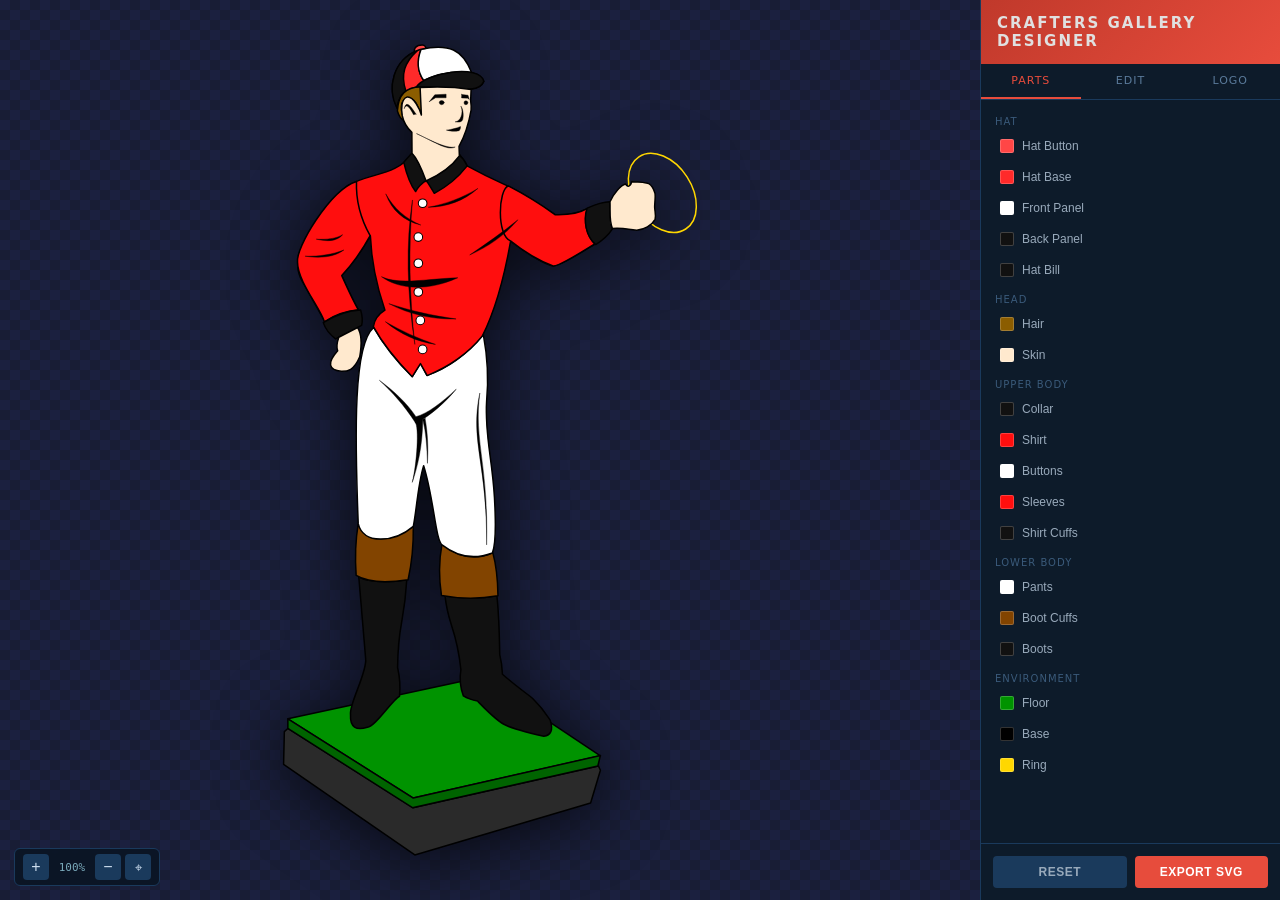
==== commit 8c49a70a: "Fix stripe controls: hide Size slider, add Gap% slider for H/V stripes - Add id to Size slider row s" ====
--- a/designer.html
+++ b/designer.html
@@ -38,17 +38,12 @@
   background-color: #202040;
   opacity: 0.5;
 }
-#jockey-wrap {
-  transform-origin: center center;
-  transition: none;
-  will-change: transform;
-}
 #jockey-svg {
   position: relative;
   max-height: 90vh;
   max-width: 100%;
   filter: drop-shadow(0 8px 32px rgba(0,0,0,0.7));
-  display: block;
+  overflow: visible;
 }
 #canvas-area.panning { cursor: grabbing !important; }
 #canvas-area:not(.panning) { cursor: grab; }
@@ -414,7 +409,6 @@
     <button class="zoom-btn" onclick="zoomStep(1/1.2)" title="Zoom out">−</button>
     <button class="zoom-btn" onclick="resetView()" title="Reset view" style="font-size:13px;">⌖</button>
   </div>
-  <div id="jockey-wrap">
   <svg id="jockey-svg" viewBox="0 0 2550 3300" xmlns="http://www.w3.org/2000/svg" style="fill-rule:evenodd;clip-rule:evenodd;stroke-linecap:round;stroke-linejoin:round;stroke-miterlimit:1.5;">
     <defs id="svg-defs"></defs>
 
@@ -644,7 +638,6 @@
       <use id="sel-use" href="" style="fill:none;stroke:#00d4ff;stroke-width:12px;opacity:0.9;"/>
     </g>
   </svg>
-  </div><!-- /#jockey-wrap -->
 </div>
 
 <!-- ── Side Panel ── -->
@@ -760,12 +753,40 @@
 
         <div class="section-label">Transform</div>
 
-        <div class="slider-row">
+        <div class="slider-row" id="pat-size-row">
           <div class="slider-header">
             <label>Size</label>
             <span class="val" id="val-size">20</span>
           </div>
           <input type="range" id="pat-size" min="4" max="80" value="20" oninput="onSlider('size',this.value)">
+        </div>
+
+        <!-- Stripe-specific controls (shown only for stripe pattern types) -->
+        <div id="stripe-controls" style="display:none;">
+          <hr class="divider">
+          <div class="section-label">Stripe Options</div>
+          <div class="slider-row" id="stripe-count-row">
+            <div class="slider-header">
+              <label>Count</label>
+              <span class="val" id="val-stripe-count">1</span>
+            </div>
+            <input type="range" id="stripe-count" min="1" max="20" value="1" oninput="onStripeSlider('stripeCount',this.value)">
+          </div>
+          <div class="slider-row">
+            <div class="slider-header">
+              <label id="stripe-thickness-label">Width %</label>
+              <span class="val" id="val-stripe-thickness">50</span>
+            </div>
+            <input type="range" id="stripe-thickness" min="5" max="95" value="50" oninput="onStripeSlider('stripeThickness',this.value)">
+          </div>
+          <div class="slider-row" id="stripe-spacing-row">
+            <div class="slider-header">
+              <label id="stripe-spacing-label">Spacing</label>
+              <span class="val" id="val-stripe-spacing">50</span>
+            </div>
+            <input type="range" id="stripe-spacing" min="2" max="95" value="50" oninput="onStripeSlider('stripeSpacing',this.value)">
+          </div>
+          <hr class="divider">
         </div>
 
         <div class="slider-row">
@@ -874,7 +895,7 @@
                 presets: ['#8B4513','#A0522D','#6B3A2A','#D2691E','#CD853F','#DEB887','#C4A265','#7B3F00'] },
   pants:      { label: 'Pants',           defaultFill: '#ffffff',
                 presets: ['#ffffff','#f5f5f5','#e8e8e8','#dde8ff','#ddffd8','#fff8dd','#ffd8e8','#d0d0d0'] },
-  sleeves:    { label: 'Sleeves',         defaultFill: '#ff0e0e', targets: ['part-rsleeve', 'part-lsleeve'],
+  sleeves:    { label: 'Sleeves',         defaultFill: '#ff0e0e', targets: ['part-rsleeve', 'part-lsleeve'], mirrorPattern: true,
                 presets: ['#FF0000','#0000FF','#FFFF00','#ffffff','#000000','#00AA00','#FF6600','#800080'] },
   shirt:      { label: 'Shirt',           defaultFill: '#ff0e0e',
                 presets: ['#FF0000','#0000FF','#FFFF00','#ffffff','#000000','#00AA00','#FF6600','#800080'] },
@@ -920,6 +941,9 @@
     rot: 0,
     ox: 0,
     oy: 0,
+    stripeCount: 1,
+    stripeThickness: 50,
+    stripeSpacing: 50,
   };
 });
 
@@ -955,32 +979,44 @@
   let w, h, inner;
 
   switch (s.patType) {
-    case 'hstripes':
-      w = sz; h = sz;
+    case 'hstripes': {
+      // objectBoundingBox: tile height = 1/count, stripe height = widthPct * tileH
+      const N = s.stripeCount || 1;
+      const wp = Math.max(0.05, Math.min(0.95, (s.stripeThickness || 50) / 100));
+      w = 1; h = 1 / N;
+      inner = `<rect width="1" height="${h}" fill="${c1}"/>
+               <rect x="0" y="0" width="1" height="${h * wp}" fill="${c2}"/>`;
+      break;
+    }
+    case 'vstripes': {
+      const N = s.stripeCount || 1;
+      const wp = Math.max(0.05, Math.min(0.95, (s.stripeThickness || 50) / 100));
+      w = 1 / N; h = 1;
+      inner = `<rect width="${w}" height="1" fill="${c1}"/>
+               <rect x="0" y="0" width="${w * wp}" height="1" fill="${c2}"/>`;
+      break;
+    }
+    case 'dstripes45': {
+      // userSpaceOnUse line-based diagonal — spacing and thickness in SVG units
+      const T = s.stripeThickness || 50;
+      const Sp = s.stripeSpacing || 50;
+      const period = T + Sp;
+      w = period; h = period;
       inner = `<rect width="${w}" height="${h}" fill="${c1}"/>
-               <rect width="${w}" height="${h/2}" fill="${c2}"/>`;
-      break;
-    case 'vstripes':
-      w = sz; h = sz;
-      inner = `<rect width="${w}" height="${h}" fill="${c1}"/>
-               <rect width="${w/2}" height="${h}" fill="${c2}"/>`;
-      break;
-    case 'dstripes45': {
-      w = sz; h = sz;
-      const sw = sz / 2;
-      inner = `<rect width="${w}" height="${h}" fill="${c1}"/>
-               <line x1="${-w}" y1="${h}" x2="${w}" y2="${-h}" stroke="${c2}" stroke-width="${sw}"/>
-               <line x1="0" y1="${h}" x2="${w*2}" y2="${-h}" stroke="${c2}" stroke-width="${sw}"/>
-               <line x1="${-w*2}" y1="${h}" x2="0" y2="${-h}" stroke="${c2}" stroke-width="${sw}"/>`;
+               <line x1="${-w}" y1="${h}" x2="${w}" y2="${-h}" stroke="${c2}" stroke-width="${T}"/>
+               <line x1="0"    y1="${h}" x2="${w*2}" y2="${-h}" stroke="${c2}" stroke-width="${T}"/>
+               <line x1="${-w*2}" y1="${h}" x2="0" y2="${-h}" stroke="${c2}" stroke-width="${T}"/>`;
       break;
     }
     case 'dstripes135': {
-      w = sz; h = sz;
-      const sw2 = sz / 2;
+      const T = s.stripeThickness || 50;
+      const Sp = s.stripeSpacing || 50;
+      const period = T + Sp;
+      w = period; h = period;
       inner = `<rect width="${w}" height="${h}" fill="${c1}"/>
-               <line x1="0" y1="0" x2="${w*2}" y2="${h*2}" stroke="${c2}" stroke-width="${sw2}"/>
-               <line x1="${-w}" y1="0" x2="${w}" y2="${h*2}" stroke="${c2}" stroke-width="${sw2}"/>
-               <line x1="${w}" y1="0" x2="${w*3}" y2="${h*2}" stroke="${c2}" stroke-width="${sw2}"/>`;
+               <line x1="0"    y1="0" x2="${w*2}" y2="${h*2}"  stroke="${c2}" stroke-width="${T}"/>
+               <line x1="${-w}" y1="0" x2="${w}"   y2="${h*2}"  stroke="${c2}" stroke-width="${T}"/>
+               <line x1="${w}"  y1="0" x2="${w*3}" y2="${h*2}"  stroke="${c2}" stroke-width="${T}"/>`;
       break;
     }
     case 'grid': {
@@ -1051,7 +1087,18 @@
   pat.setAttribute('patternUnits', 'userSpaceOnUse');
   pat.setAttribute('width', w);
   pat.setAttribute('height', h);
-  pat.setAttribute('patternTransform', `translate(${s.ox},${s.oy}) rotate(${s.rot})`);
+  // H/V stripes use objectBoundingBox so count = exact visible stripe count
+  const isOBB = s.patType === 'hstripes' || s.patType === 'vstripes';
+  if (isOBB) {
+    pat.setAttribute('patternUnits', 'objectBoundingBox');
+    pat.setAttribute('patternContentUnits', 'objectBoundingBox');
+    const ox = s.ox / 1000, oy = s.oy / 1000; // fine offset in bbox units
+    pat.setAttribute('patternTransform', `translate(${ox},${oy}) rotate(${s.rot})`);
+  } else {
+    pat.setAttribute('patternUnits', 'userSpaceOnUse');
+    pat.setAttribute('patternContentUnits', 'userSpaceOnUse');
+    pat.setAttribute('patternTransform', `translate(${s.ox},${s.oy}) rotate(${s.rot})`);
+  }
   pat.innerHTML = inner;
   return pat;
 }
@@ -1136,30 +1183,35 @@
   const groups = getTargetGroups(id);
   if (!groups.length) return;
   const s = state[id];
-  const shapes = groups.flatMap(g => [...g.querySelectorAll('path, ellipse, rect, circle, polygon, polyline')]);
+  const part = PARTS[id];
 
   if (s.mode === 'solid') {
     removePatternDef(id);
-    if (PARTS[id].strokeOnly) {
-      shapes.forEach(el => el.style.stroke = s.solidColor);
-    } else {
-      shapes.forEach(el => el.style.fill = s.solidColor);
-    }
+    groups.forEach(g => {
+      g.querySelectorAll('path, ellipse, rect, circle, polygon, polyline').forEach(el => {
+        if (part.strokeOnly) el.style.stroke = s.solidColor;
+        else el.style.fill = s.solidColor;
+      });
+    });
   } else {
-    const patId = 'pat-' + id;
     removePatternDef(id);
-
-    const patEl = buildPatternEl(patId, s);
     const wrapper = document.createElementNS('http://www.w3.org/2000/svg', 'g');
     wrapper.id = 'patdef-' + id;
-    wrapper.appendChild(patEl);
+
+    groups.forEach((g, i) => {
+      const patId = `pat-${id}-${i}`;
+      // Mirror rotation for every alternate group when mirrorPattern is set
+      const sMirror = (part.mirrorPattern && i > 0)
+        ? Object.assign({}, s, { rot: -s.rot, ox: -s.ox })
+        : s;
+      wrapper.appendChild(buildPatternEl(patId, sMirror));
+      g.querySelectorAll('path, ellipse, rect, circle, polygon, polyline').forEach(el => {
+        if (part.strokeOnly) el.style.stroke = `url(#${patId})`;
+        else el.style.fill = `url(#${patId})`;
+      });
+    });
+
     document.getElementById('svg-defs').appendChild(wrapper);
-
-    if (PARTS[id].strokeOnly) {
-      shapes.forEach(el => el.style.stroke = `url(#${patId})`);
-    } else {
-      shapes.forEach(el => el.style.fill = `url(#${patId})`);
-    }
   }
 
   updateSwatch(id);
@@ -1246,6 +1298,7 @@
   document.querySelectorAll('.pat-thumb').forEach(b => {
     b.classList.toggle('active', b.dataset.pat === s.patType);
   });
+  updateStripeControls();
 
   // Update selection highlight
   updateSelectionHighlight(id);
@@ -1287,6 +1340,7 @@
   document.getElementById('solid-section').style.display = mode === 'solid' ? 'block' : 'none';
   document.getElementById('pattern-section').style.display = mode === 'pattern' ? 'block' : 'none';
   applyFill(selected);
+  updateStripeControls();
 }
 
 function onSolidColorChange(val) {
@@ -1474,6 +1528,68 @@
   s.c1 = document.getElementById('pat-c1').value;
   s.c2 = document.getElementById('pat-c2').value;
   applyFill(selected);
+}
+
+const STRIPE_PATTERNS = new Set(['hstripes','vstripes','dstripes45','dstripes135']);
+
+function updateStripeControls() {
+  if (!selected) return;
+  const s = state[selected];
+  const show = s.mode === 'pattern' && STRIPE_PATTERNS.has(s.patType);
+  document.getElementById('stripe-controls').style.display = show ? 'block' : 'none';
+  // Hide generic size slider when a stripe pattern is active (size not used for stripes)
+  document.getElementById('pat-size-row').style.display = show ? 'none' : 'flex';
+  if (!show) return;
+
+  const isOBB = s.patType === 'hstripes' || s.patType === 'vstripes';
+  // Count row: only for H/V OBB stripes
+  document.getElementById('stripe-count-row').style.display = isOBB ? 'flex' : 'none';
+  // Spacing row: shown for all stripe types
+  document.getElementById('stripe-spacing-row').style.display = 'flex';
+  // Relabel sliders contextually
+  document.getElementById('stripe-thickness-label').textContent = isOBB ? 'Stripe %' : 'Thickness';
+  document.getElementById('stripe-spacing-label').textContent = isOBB ? 'Gap %' : 'Spacing';
+  // For OBB stripes, cap spacing slider to complement thickness (stripe+gap <= 95)
+  const spacingInput = document.getElementById('stripe-spacing');
+  if (isOBB) {
+    spacingInput.min = 5;
+    spacingInput.max = 95;
+  } else {
+    spacingInput.min = 2;
+    spacingInput.max = 300;
+  }
+
+  document.getElementById('stripe-count').value = s.stripeCount;
+  document.getElementById('stripe-thickness').value = s.stripeThickness;
+  document.getElementById('stripe-spacing').value = s.stripeSpacing;
+  document.getElementById('val-stripe-count').textContent = s.stripeCount;
+  document.getElementById('val-stripe-thickness').textContent = isOBB ? s.stripeThickness + '%' : s.stripeThickness;
+  document.getElementById('val-stripe-spacing').textContent = isOBB ? s.stripeSpacing + '%' : s.stripeSpacing;
+}
+
+function onStripeSlider(prop, val) {
+  if (!selected) return;
+  const num = parseInt(val);
+  state[selected][prop] = num;
+  const isOBB = state[selected].patType === 'hstripes' || state[selected].patType === 'vstripes';
+  // For OBB stripes, thickness and spacing are complementary (sum = 100%)
+  if (isOBB) {
+    if (prop === 'stripeThickness') {
+      const gap = Math.max(5, Math.min(95, 100 - num));
+      state[selected].stripeSpacing = gap;
+      document.getElementById('stripe-spacing').value = gap;
+      document.getElementById('val-stripe-spacing').textContent = gap + '%';
+    } else if (prop === 'stripeSpacing') {
+      const stripe = Math.max(5, Math.min(95, 100 - num));
+      state[selected].stripeThickness = stripe;
+      document.getElementById('stripe-thickness').value = stripe;
+      document.getElementById('val-stripe-thickness').textContent = stripe + '%';
+    }
+  }
+  const labelMap = { stripeCount: 'val-stripe-count', stripeThickness: 'val-stripe-thickness', stripeSpacing: 'val-stripe-spacing' };
+  const suffix = (isOBB && (prop === 'stripeThickness' || prop === 'stripeSpacing')) ? '%' : '';
+  document.getElementById(labelMap[prop]).textContent = num + suffix;
+  if (state[selected].mode === 'pattern') applyFill(selected);
 }
 
 function onSlider(prop, val) {
@@ -1593,6 +1709,7 @@
       div.classList.add('active');
       state[selected].patType = p.id;
       applyFill(selected);
+      updateStripeControls();
     };
     grid.appendChild(div);
   });
@@ -1642,40 +1759,44 @@
 init();
 
 // ─────────────────────────────────────────────
-// Zoom & Pan
-// ─────────────────────────────────────────────
-const viewState = { zoom: 1, tx: 0, ty: 0 };
+// Zoom & Pan (viewBox-based — stays crisp at any zoom)
+// ─────────────────────────────────────────────
+const SVG_W = 2550, SVG_H = 3300;
+const viewState = { zoom: 1, panX: 0, panY: 0 };
 
 function applyViewTransform() {
-  document.getElementById('jockey-wrap').style.transform =
-    `translate(${viewState.tx}px, ${viewState.ty}px) scale(${viewState.zoom})`;
+  const vw = SVG_W / viewState.zoom;
+  const vh = SVG_H / viewState.zoom;
+  const vx = (SVG_W - vw) / 2 - viewState.panX;
+  const vy = (SVG_H - vh) / 2 - viewState.panY;
+  document.getElementById('jockey-svg').setAttribute('viewBox', `${vx} ${vy} ${vw} ${vh}`);
   document.getElementById('zoom-label').textContent = Math.round(viewState.zoom * 100) + '%';
 }
 
 function zoomStep(factor) {
-  viewState.zoom = Math.max(0.1, Math.min(8, viewState.zoom * factor));
+  viewState.zoom = Math.max(0.5, Math.min(2, viewState.zoom * factor));
   applyViewTransform();
 }
 
 function resetView() {
-  viewState.zoom = 1; viewState.tx = 0; viewState.ty = 0;
+  viewState.zoom = 1; viewState.panX = 0; viewState.panY = 0;
   applyViewTransform();
 }
 
 (function initZoomPan() {
   const area = document.getElementById('canvas-area');
-  let panning = false, panStartX = 0, panStartY = 0, panOriginTx = 0, panOriginTy = 0, moved = false;
-
-  // Wheel to zoom toward cursor
+  let panning = false, panStartX = 0, panStartY = 0, panOriginX = 0, panOriginY = 0, moved = false;
+
+  function svgUnitsPerPixel() {
+    const rect = document.getElementById('jockey-svg').getBoundingClientRect();
+    return { sx: (SVG_W / viewState.zoom) / rect.width, sy: (SVG_H / viewState.zoom) / rect.height };
+  }
+
+  // Wheel to zoom around center
   area.addEventListener('wheel', e => {
     e.preventDefault();
     const factor = e.deltaY < 0 ? 1.1 : 1/1.1;
-    const rect = area.getBoundingClientRect();
-    const cx = e.clientX - rect.left - rect.width / 2;
-    const cy = e.clientY - rect.top  - rect.height / 2;
-    viewState.tx = cx * (1 - factor) + viewState.tx * factor;
-    viewState.ty = cy * (1 - factor) + viewState.ty * factor;
-    viewState.zoom = Math.max(0.1, Math.min(8, viewState.zoom * factor));
+    viewState.zoom = Math.max(0.5, Math.min(2, viewState.zoom * factor));
     applyViewTransform();
   }, { passive: false });
 
@@ -1685,7 +1806,7 @@
     if (e.button !== 0) return;
     panning = true; moved = false;
     panStartX = e.clientX; panStartY = e.clientY;
-    panOriginTx = viewState.tx; panOriginTy = viewState.ty;
+    panOriginX = viewState.panX; panOriginY = viewState.panY;
     area.classList.add('panning');
   });
 
@@ -1694,8 +1815,9 @@
     const dx = e.clientX - panStartX, dy = e.clientY - panStartY;
     if (Math.abs(dx) > 3 || Math.abs(dy) > 3) moved = true;
     if (!moved) return;
-    viewState.tx = panOriginTx + dx;
-    viewState.ty = panOriginTy + dy;
+    const { sx, sy } = svgUnitsPerPixel();
+    viewState.panX = panOriginX + dx * sx;
+    viewState.panY = panOriginY + dy * sy;
     applyViewTransform();
   });
 
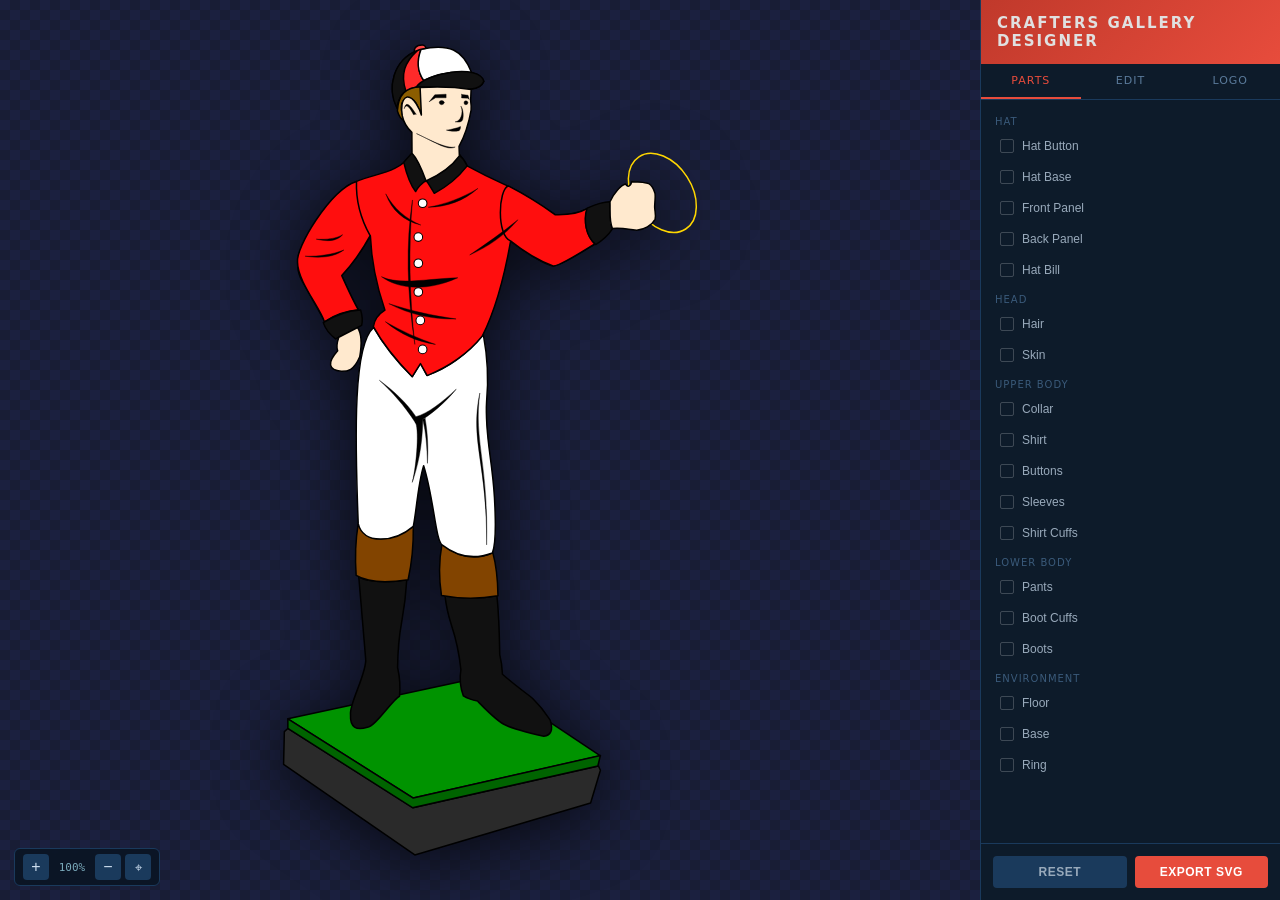
==== commit 9e21d8a0: "Fix SVG click detection with event delegation; replace highlight with getBBox rect" ====
--- a/designer.html
+++ b/designer.html
@@ -85,6 +85,7 @@
   font-family: monospace;
 }
 #jockey-svg [data-part] { cursor: pointer; }
+#jockey-svg [data-part].pattern-draggable { cursor: grab; }
 #jockey-svg [data-part]:hover path,
 #jockey-svg [data-part]:hover ellipse { opacity: 0.85; }
 
@@ -347,6 +348,21 @@
   color: #aaa;
   padding: 1px;
 }
+/* Logo picker cells */
+.logo-thumb {
+  border: 2px solid #1a3a5c;
+  border-radius: 6px;
+  cursor: pointer;
+  background: #0a1520;
+  display: flex; flex-direction: column; align-items: center; gap: 4px;
+  padding: 8px 4px;
+  transition: border-color 0.12s;
+  font-size: 10px; color: #8ab; text-align: center;
+}
+.logo-thumb:hover { border-color: #3a6a9a; }
+.logo-thumb.active { border-color: #e74c3c; }
+.logo-thumb svg { width: 70px; height: 45px; display: block; }
+.logo-thumb.none-thumb { justify-content: center; min-height: 60px; font-size: 12px; color: #556; }
 
 /* Sliders */
 .slider-row {
@@ -586,16 +602,9 @@
 
     <!-- Logo overlay — draggable, above everything except the selection highlight -->
     <g id="logo-layer" style="display:none;">
-      <g id="logo-drag" transform="translate(980,820) rotate(0) scale(0.18)"
-         style="cursor:move;" >
-        <!-- saratogaLogo path with combined transform:
-             matrix(12.9698) × translate(-45.5047,15.3387) × translate(-899.236,-939.551)
-             = matrix(12.9698,0,0,12.9698,-1489.255,-740.605) -->
-        <g transform="matrix(12.9698,0,0,12.9698,-1489.255,-740.605)">
-          <path id="logo-path"
-            d="M140.145,57.103L114.838,83.093L114.838,86.059C114.838,89.519 120.752,89.519 120.752,86.059L120.752,83.283L138.205,60.62L126.094,83.188L126.094,86.059C126.094,89.424 132.102,89.253 132.102,86.059L132.102,83.188L139.498,60.449L136.721,83.188L136.721,86.059C136.721,89.747 143.282,89.747 143.282,86.059L143.282,83.169L140.6,60.62L147.996,83.188L147.996,86.059C147.996,89.443 153.623,89.652 153.623,86.059L153.623,83.188L141.988,60.62L158.699,83.188L158.699,86.059C158.699,89.652 164.252,89.652 164.252,86.059L164.252,83.169L140.145,57.103Z"
-            style="fill:#ffffff;stroke:none;"/>
-        </g>
+      <g id="logo-drag" transform="translate(980,820) rotate(0) scale(0.18)" style="cursor:move;">
+        <!-- Populated dynamically by selectLogo() -->
+        <g id="logo-content"></g>
         <!-- Hit-area rect so empty space inside logo is also draggable -->
         <rect id="logo-hitbox" x="0" y="0" width="641" height="412" fill="transparent"/>
       </g>
@@ -774,17 +783,17 @@
           </div>
           <div class="slider-row">
             <div class="slider-header">
-              <label id="stripe-thickness-label">Width %</label>
-              <span class="val" id="val-stripe-thickness">50</span>
+              <label id="stripe-thickness-label">Width</label>
+              <span class="val" id="val-stripe-thickness">25</span>
             </div>
-            <input type="range" id="stripe-thickness" min="5" max="95" value="50" oninput="onStripeSlider('stripeThickness',this.value)">
+            <input type="range" id="stripe-thickness" min="1" max="90" value="25" oninput="onStripeSlider('stripeThickness',this.value)">
           </div>
           <div class="slider-row" id="stripe-spacing-row">
             <div class="slider-header">
-              <label id="stripe-spacing-label">Spacing</label>
-              <span class="val" id="val-stripe-spacing">50</span>
+              <label id="stripe-spacing-label">Gap</label>
+              <span class="val" id="val-stripe-spacing">25</span>
             </div>
-            <input type="range" id="stripe-spacing" min="2" max="95" value="50" oninput="onStripeSlider('stripeSpacing',this.value)">
+            <input type="range" id="stripe-spacing" min="1" max="90" value="25" oninput="onStripeSlider('stripeSpacing',this.value)">
           </div>
           <hr class="divider">
         </div>
@@ -818,11 +827,8 @@
 
   <!-- Logo tab -->
   <div id="tab-logo" style="display:none; flex:1; overflow-y:auto; padding:12px; flex-direction:column; gap:12px;">
-    <div class="section-label">Visibility</div>
-    <div class="mode-toggle">
-      <button class="mode-btn" id="logo-show-btn" onclick="toggleLogo(true)">Show</button>
-      <button class="mode-btn active" id="logo-hide-btn" onclick="toggleLogo(false)">Hide</button>
-    </div>
+    <div class="section-label">Select Logo</div>
+    <div id="logo-picker" style="display:grid;grid-template-columns:repeat(2,1fr);gap:8px;"></div>
 
     <hr class="divider">
     <div class="section-label">Fill Color</div>
@@ -941,9 +947,9 @@
     rot: 0,
     ox: 0,
     oy: 0,
-    stripeCount: 1,
-    stripeThickness: 50,
-    stripeSpacing: 50,
+    stripeCount: 2,
+    stripeThickness: 25,
+    stripeSpacing: 25,
   };
 });
 
@@ -956,16 +962,11 @@
 // Coordinates are in the pre-transform SVG space (~0-200 range units)
 // ─────────────────────────────────────────────
 const PATTERNS = [
-  { id: 'hstripes',    label: 'H. Stripes',   icon: iconHStripes },
-  { id: 'vstripes',    label: 'V. Stripes',   icon: iconVStripes },
-  { id: 'dstripes45',  label: 'Diag 45',      icon: iconDStripes45 },
-  { id: 'dstripes135', label: 'Diag 135',     icon: iconDStripes135 },
+  { id: 'hstripes',    label: 'Stripes',      icon: iconHStripes },
   { id: 'grid',        label: 'Grid',         icon: iconGrid },
   { id: 'squares',     label: 'Squares',      icon: iconSquares },
   { id: 'diamonds',    label: 'Diamonds',     icon: iconDiamonds },
   { id: 'dots',        label: 'Dots',         icon: iconDots },
-  { id: 'herringbone', label: 'Herringbone',  icon: iconHerringbone },
-  { id: 'argyle',      label: 'Argyle',       icon: iconArgyle },
 ];
 
 function makePatternSVG(id, s) {
@@ -980,43 +981,14 @@
 
   switch (s.patType) {
     case 'hstripes': {
-      // objectBoundingBox: tile height = 1/count, stripe height = widthPct * tileH
+      // objectBoundingBox: tile = 1/count; ratio = stripe/(stripe+gap)
       const N = s.stripeCount || 1;
-      const wp = Math.max(0.05, Math.min(0.95, (s.stripeThickness || 50) / 100));
+      const T = Math.max(1, s.stripeThickness || 50);
+      const Sp = Math.max(1, s.stripeSpacing || 50);
+      const ratio = T / (T + Sp);
       w = 1; h = 1 / N;
       inner = `<rect width="1" height="${h}" fill="${c1}"/>
-               <rect x="0" y="0" width="1" height="${h * wp}" fill="${c2}"/>`;
-      break;
-    }
-    case 'vstripes': {
-      const N = s.stripeCount || 1;
-      const wp = Math.max(0.05, Math.min(0.95, (s.stripeThickness || 50) / 100));
-      w = 1 / N; h = 1;
-      inner = `<rect width="${w}" height="1" fill="${c1}"/>
-               <rect x="0" y="0" width="${w * wp}" height="1" fill="${c2}"/>`;
-      break;
-    }
-    case 'dstripes45': {
-      // userSpaceOnUse line-based diagonal — spacing and thickness in SVG units
-      const T = s.stripeThickness || 50;
-      const Sp = s.stripeSpacing || 50;
-      const period = T + Sp;
-      w = period; h = period;
-      inner = `<rect width="${w}" height="${h}" fill="${c1}"/>
-               <line x1="${-w}" y1="${h}" x2="${w}" y2="${-h}" stroke="${c2}" stroke-width="${T}"/>
-               <line x1="0"    y1="${h}" x2="${w*2}" y2="${-h}" stroke="${c2}" stroke-width="${T}"/>
-               <line x1="${-w*2}" y1="${h}" x2="0" y2="${-h}" stroke="${c2}" stroke-width="${T}"/>`;
-      break;
-    }
-    case 'dstripes135': {
-      const T = s.stripeThickness || 50;
-      const Sp = s.stripeSpacing || 50;
-      const period = T + Sp;
-      w = period; h = period;
-      inner = `<rect width="${w}" height="${h}" fill="${c1}"/>
-               <line x1="0"    y1="0" x2="${w*2}" y2="${h*2}"  stroke="${c2}" stroke-width="${T}"/>
-               <line x1="${-w}" y1="0" x2="${w}"   y2="${h*2}"  stroke="${c2}" stroke-width="${T}"/>
-               <line x1="${w}"  y1="0" x2="${w*3}" y2="${h*2}"  stroke="${c2}" stroke-width="${T}"/>`;
+               <rect x="0" y="0" width="1" height="${h * ratio}" fill="${c2}"/>`;
       break;
     }
     case 'grid': {
@@ -1052,25 +1024,6 @@
                <circle cx="${sz/2}" cy="${sz/2}" r="${r}" fill="${c2}"/>`;
       break;
     }
-    case 'herringbone': {
-      w = sz * 2; h = sz * 2;
-      const sw3 = sz * 0.35;
-      inner = `<rect width="${w}" height="${h}" fill="${c1}"/>
-               <polyline points="0,${sz} ${sz},0 ${w},${sz}" stroke="${c2}" stroke-width="${sw3}" fill="none" stroke-linejoin="miter"/>
-               <polyline points="0,${h} ${sz},${sz} ${w},${h}" stroke="${c2}" stroke-width="${sw3}" fill="none" stroke-linejoin="miter"/>
-               <polyline points="${-sz},${sz} 0,0 ${sz},${sz}" stroke="${c2}" stroke-width="${sw3}" fill="none" stroke-linejoin="miter"/>
-               <polyline points="${-sz},${h} 0,${sz} ${sz},${h}" stroke="${c2}" stroke-width="${sw3}" fill="none" stroke-linejoin="miter"/>`;
-      break;
-    }
-    case 'argyle': {
-      w = sz * 2; h = sz * 2;
-      const lwa = sz * 0.04;
-      inner = `<rect width="${w}" height="${h}" fill="${c1}"/>
-               <polygon points="${sz},0 ${w},${sz} ${sz},${h} 0,${sz}" fill="${c2}"/>
-               <line x1="${sz}" y1="0" x2="${sz}" y2="${h}" stroke="${c1}" stroke-width="${lwa}"/>
-               <line x1="0" y1="${sz}" x2="${w}" y2="${sz}" stroke="${c1}" stroke-width="${lwa}"/>`;
-      break;
-    }
     default:
       w = sz; h = sz;
       inner = `<rect width="${w}" height="${h}" fill="${c1}"/>`;
@@ -1103,24 +1056,49 @@
   return pat;
 }
 
+// H/V stripe pattern: one tile = full bbox, N stripe rects drawn explicitly.
+// Count = exact N stripes always.
+// Width (%) and Gap (%) are % of bbox dimension — fully independent of each other and count.
+// Adding count duplicates existing stripes at the same absolute size.
+function buildPatternElUSS(patId, s, refGroup) {
+  const bbox = refGroup.getBBox();
+  const N   = Math.max(1, s.stripeCount    || 2);
+  const T   = Math.max(0.1, s.stripeThickness || 25);  // % of bbox
+  const Sp  = Math.max(0.1, s.stripeSpacing   || 25);  // % of bbox
+  const c1  = s.c1, c2 = s.c2;
+
+  // Tile = full bbox so pattern tiles exactly once (no unwanted repeats)
+  const tileW = bbox.width;
+  const tileH = bbox.height;
+
+  const stripeH = (T  / 100) * tileH;   // absolute height, independent of N
+  const gapH    = (Sp / 100) * tileH;   // absolute gap, independent of N and stripeH
+  const period  = stripeH + gapH;
+
+  let inner = `<rect width="${tileW}" height="${tileH}" fill="${c1}"/>`;
+  for (let i = 0; i < N; i++) {
+    inner += `<rect x="0" y="${i * period}" width="${tileW}" height="${stripeH}" fill="${c2}"/>`;
+  }
+
+  const ns = 'http://www.w3.org/2000/svg';
+  const pat = document.createElementNS(ns, 'pattern');
+  pat.setAttribute('id', patId);
+  pat.setAttribute('patternUnits', 'userSpaceOnUse');
+  pat.setAttribute('patternContentUnits', 'userSpaceOnUse');
+  pat.setAttribute('width', tileW);
+  pat.setAttribute('height', tileH);
+  pat.setAttribute('x', bbox.x + s.ox);
+  pat.setAttribute('y', bbox.y + s.oy);
+  if (s.rot) pat.setAttribute('patternTransform', `rotate(${s.rot})`);
+  pat.innerHTML = inner;
+  return pat;
+}
+
 // ─────────────────────────────────────────────
 // Icon SVGs for pattern picker (20x20)
 // ─────────────────────────────────────────────
 function iconHStripes() {
   return `<svg viewBox="0 0 20 20"><rect width="20" height="20" fill="#fff"/><rect width="20" height="10" fill="#555"/></svg>`;
-}
-function iconVStripes() {
-  return `<svg viewBox="0 0 20 20"><rect width="20" height="20" fill="#fff"/><rect width="10" height="20" fill="#555"/></svg>`;
-}
-function iconDStripes45() {
-  return `<svg viewBox="0 0 20 20"><rect width="20" height="20" fill="#fff"/>
-    <line x1="-5" y1="20" x2="20" y2="-5" stroke="#555" stroke-width="8"/>
-    <line x1="5" y1="25" x2="30" y2="-5" stroke="#555" stroke-width="8"/></svg>`;
-}
-function iconDStripes135() {
-  return `<svg viewBox="0 0 20 20"><rect width="20" height="20" fill="#fff"/>
-    <line x1="0" y1="-5" x2="25" y2="20" stroke="#555" stroke-width="8"/>
-    <line x1="-10" y1="-5" x2="15" y2="20" stroke="#555" stroke-width="8"/></svg>`;
 }
 function iconGrid() {
   return `<svg viewBox="0 0 20 20"><rect width="20" height="20" fill="#fff"/>
@@ -1143,17 +1121,6 @@
 function iconDots() {
   return `<svg viewBox="0 0 20 20"><rect width="20" height="20" fill="#fff"/>
     <circle cx="10" cy="10" r="5" fill="#555"/></svg>`;
-}
-function iconHerringbone() {
-  return `<svg viewBox="0 0 20 20"><rect width="20" height="20" fill="#fff"/>
-    <polyline points="0,10 10,0 20,10" stroke="#555" stroke-width="5" fill="none" stroke-linejoin="miter"/>
-    <polyline points="0,20 10,10 20,20" stroke="#555" stroke-width="5" fill="none" stroke-linejoin="miter"/></svg>`;
-}
-function iconArgyle() {
-  return `<svg viewBox="0 0 20 20"><rect width="20" height="20" fill="#fff"/>
-    <polygon points="10,0 20,10 10,20 0,10" fill="#555"/>
-    <line x1="10" y1="0" x2="10" y2="20" stroke="white" stroke-width="0.8"/>
-    <line x1="0" y1="10" x2="20" y2="10" stroke="white" stroke-width="0.8"/></svg>`;
 }
 
 // ─────────────────────────────────────────────
@@ -1184,6 +1151,8 @@
   if (!groups.length) return;
   const s = state[id];
   const part = PARTS[id];
+  // Cursor hint: grab when in pattern mode so user knows stripes are draggable
+  groups.forEach(g => g.classList.toggle('pattern-draggable', s.mode === 'pattern'));
 
   if (s.mode === 'solid') {
     removePatternDef(id);
@@ -1200,11 +1169,17 @@
 
     groups.forEach((g, i) => {
       const patId = `pat-${id}-${i}`;
-      // Mirror rotation for every alternate group when mirrorPattern is set
-      const sMirror = (part.mirrorPattern && i > 0)
-        ? Object.assign({}, s, { rot: -s.rot, ox: -s.ox })
-        : s;
-      wrapper.appendChild(buildPatternEl(patId, sMirror));
+      if (STRIPE_PATTERNS.has(s.patType)) {
+        // Stripes: USS so width & gap are independent of coordinate space
+        // Mirror parts (sleeves): reference group-0 bbox so both sleeves match in scale
+        const refGroup = part.mirrorPattern ? groups[0] : g;
+        const sForGroup = (part.mirrorPattern && i > 0)
+          ? Object.assign({}, s, { rot: -s.rot, ox: -s.ox })
+          : s;
+        wrapper.appendChild(buildPatternElUSS(patId, sForGroup, refGroup));
+      } else {
+        wrapper.appendChild(buildPatternEl(patId, s));
+      }
       g.querySelectorAll('path, ellipse, rect, circle, polygon, polyline').forEach(el => {
         if (part.strokeOnly) el.style.stroke = `url(#${patId})`;
         else el.style.fill = `url(#${patId})`;
@@ -1306,27 +1281,43 @@
 
 function updateSelectionHighlight(id) {
   const hl = document.getElementById('selection-highlight');
-  const u = document.getElementById('sel-use');
-  if (!id) {
-    hl.style.display = 'none';
-    return;
-  }
-  // Clone the shape paths from the part and draw them with a highlight stroke
+  while (hl.firstChild) hl.removeChild(hl.firstChild);
+  if (!id) { hl.style.display = 'none'; return; }
+
+  const groups = getTargetGroups(id);
+  if (!groups.length) { hl.style.display = 'none'; return; }
+
   hl.style.display = 'block';
-  // Remove old highlight children (except the use element)
-  while (hl.firstChild) hl.removeChild(hl.firstChild);
-
-  const groups = getTargetGroups(id);
-  if (!groups.length) return;
-  groups.forEach(srcG => srcG.querySelectorAll('path, ellipse').forEach(origEl => {
-    const clone = origEl.cloneNode(false);
-    clone.style.fill = 'none';
-    clone.style.stroke = '#00d4ff';
-    clone.style.strokeWidth = '3px';
-    clone.style.vectorEffect = 'non-scaling-stroke';
-    clone.style.opacity = '0.9';
-    hl.appendChild(clone);
-  }));
+  const ns = 'http://www.w3.org/2000/svg';
+
+  // Compute combined bounding box across all target groups
+  let minX = Infinity, minY = Infinity, maxX = -Infinity, maxY = -Infinity;
+  groups.forEach(g => {
+    try {
+      const bb = g.getBBox();
+      if (bb.width === 0 && bb.height === 0) return;
+      minX = Math.min(minX, bb.x);
+      minY = Math.min(minY, bb.y);
+      maxX = Math.max(maxX, bb.x + bb.width);
+      maxY = Math.max(maxY, bb.y + bb.height);
+    } catch(e) {}
+  });
+
+  if (!isFinite(minX)) { hl.style.display = 'none'; return; }
+
+  const pad = 6;
+  const rect = document.createElementNS(ns, 'rect');
+  rect.setAttribute('x', minX - pad);
+  rect.setAttribute('y', minY - pad);
+  rect.setAttribute('width',  maxX - minX + pad * 2);
+  rect.setAttribute('height', maxY - minY + pad * 2);
+  rect.setAttribute('fill', 'none');
+  rect.setAttribute('stroke', '#00d4ff');
+  rect.setAttribute('stroke-width', '2');
+  rect.setAttribute('stroke-dasharray', '12 6');
+  rect.setAttribute('vector-effect', 'non-scaling-stroke');
+  rect.setAttribute('rx', '4');
+  hl.appendChild(rect);
 }
 
 // ─────────────────────────────────────────────
@@ -1530,7 +1521,7 @@
   applyFill(selected);
 }
 
-const STRIPE_PATTERNS = new Set(['hstripes','vstripes','dstripes45','dstripes135']);
+const STRIPE_PATTERNS = new Set(['hstripes']);
 
 function updateStripeControls() {
   if (!selected) return;
@@ -1541,54 +1532,29 @@
   document.getElementById('pat-size-row').style.display = show ? 'none' : 'flex';
   if (!show) return;
 
-  const isOBB = s.patType === 'hstripes' || s.patType === 'vstripes';
-  // Count row: only for H/V OBB stripes
-  document.getElementById('stripe-count-row').style.display = isOBB ? 'flex' : 'none';
-  // Spacing row: shown for all stripe types
+  document.getElementById('stripe-count-row').style.display = 'flex';
   document.getElementById('stripe-spacing-row').style.display = 'flex';
-  // Relabel sliders contextually
-  document.getElementById('stripe-thickness-label').textContent = isOBB ? 'Stripe %' : 'Thickness';
-  document.getElementById('stripe-spacing-label').textContent = isOBB ? 'Gap %' : 'Spacing';
-  // For OBB stripes, cap spacing slider to complement thickness (stripe+gap <= 95)
+  document.getElementById('stripe-thickness-label').textContent = 'Width';
+  document.getElementById('stripe-spacing-label').textContent = 'Gap';
+  const thicknessInput = document.getElementById('stripe-thickness');
   const spacingInput = document.getElementById('stripe-spacing');
-  if (isOBB) {
-    spacingInput.min = 5;
-    spacingInput.max = 95;
-  } else {
-    spacingInput.min = 2;
-    spacingInput.max = 300;
-  }
+  thicknessInput.min = 1; thicknessInput.max = 90;
+  spacingInput.min = 1;   spacingInput.max = 90;
 
   document.getElementById('stripe-count').value = s.stripeCount;
   document.getElementById('stripe-thickness').value = s.stripeThickness;
   document.getElementById('stripe-spacing').value = s.stripeSpacing;
   document.getElementById('val-stripe-count').textContent = s.stripeCount;
-  document.getElementById('val-stripe-thickness').textContent = isOBB ? s.stripeThickness + '%' : s.stripeThickness;
-  document.getElementById('val-stripe-spacing').textContent = isOBB ? s.stripeSpacing + '%' : s.stripeSpacing;
+  document.getElementById('val-stripe-thickness').textContent = s.stripeThickness;
+  document.getElementById('val-stripe-spacing').textContent = s.stripeSpacing;
 }
 
 function onStripeSlider(prop, val) {
   if (!selected) return;
   const num = parseInt(val);
   state[selected][prop] = num;
-  const isOBB = state[selected].patType === 'hstripes' || state[selected].patType === 'vstripes';
-  // For OBB stripes, thickness and spacing are complementary (sum = 100%)
-  if (isOBB) {
-    if (prop === 'stripeThickness') {
-      const gap = Math.max(5, Math.min(95, 100 - num));
-      state[selected].stripeSpacing = gap;
-      document.getElementById('stripe-spacing').value = gap;
-      document.getElementById('val-stripe-spacing').textContent = gap + '%';
-    } else if (prop === 'stripeSpacing') {
-      const stripe = Math.max(5, Math.min(95, 100 - num));
-      state[selected].stripeThickness = stripe;
-      document.getElementById('stripe-thickness').value = stripe;
-      document.getElementById('val-stripe-thickness').textContent = stripe + '%';
-    }
-  }
   const labelMap = { stripeCount: 'val-stripe-count', stripeThickness: 'val-stripe-thickness', stripeSpacing: 'val-stripe-spacing' };
-  const suffix = (isOBB && (prop === 'stripeThickness' || prop === 'stripeSpacing')) ? '%' : '';
-  document.getElementById(labelMap[prop]).textContent = num + suffix;
+  document.getElementById(labelMap[prop]).textContent = num;
   if (state[selected].mode === 'pattern') applyFill(selected);
 }
 
@@ -1716,24 +1682,36 @@
 }
 
 // ─────────────────────────────────────────────
-// Click on SVG parts
+// Click on SVG parts — delegated on the SVG root
 // ─────────────────────────────────────────────
 function setupSVGClicks() {
-  document.querySelectorAll('[data-part]').forEach(g => {
-    g.addEventListener('click', e => {
-      e.stopPropagation();
-      const partId = elementToPart[g.dataset.part] || g.dataset.part;
-      selectPart(partId);
-    });
+  const svg = document.getElementById('jockey-svg');
+
+  svg.addEventListener('click', e => {
+    const g = e.target.closest('[data-part]');
+    if (!g) {
+      // Clicked SVG background — deselect
+      if (selected) {
+        document.getElementById('listbtn-' + selected)?.classList.remove('active');
+        selected = null;
+        updateSelectionHighlight(null);
+        document.getElementById('no-selection').style.display = 'block';
+        document.getElementById('edit-controls').style.display = 'none';
+      }
+      return;
+    }
+    if (g._patternDragMoved) return; // suppress click after drag
+    const partId = elementToPart[g.dataset.part] || g.dataset.part;
+    selectPart(partId);
   });
 
-  // Click on canvas background deselects
-  document.getElementById('canvas-area').addEventListener('click', () => {
+  // Canvas area outside SVG also deselects
+  document.getElementById('canvas-area').addEventListener('click', e => {
+    if (e.target.closest('#jockey-svg')) return; // handled above
     if (selected) {
       document.getElementById('listbtn-' + selected)?.classList.remove('active');
       selected = null;
-      const hl = document.getElementById('selection-highlight');
-      if (hl) { hl.style.display = 'none'; while (hl.firstChild) hl.removeChild(hl.firstChild); }
+      updateSelectionHighlight(null);
       document.getElementById('no-selection').style.display = 'block';
       document.getElementById('edit-controls').style.display = 'none';
     }
@@ -1741,11 +1719,75 @@
 }
 
 // ─────────────────────────────────────────────
+// Drag stripes to reposition pattern offset
+// ─────────────────────────────────────────────
+function setupPatternDrag() {
+  const svg = document.getElementById('jockey-svg');
+  const patDrag = { active: false, partId: null, startSVG: null, startOx: 0, startOy: 0 };
+
+  function svgPt(e) {
+    const pt = svg.createSVGPoint();
+    pt.x = e.clientX; pt.y = e.clientY;
+    return pt.matrixTransform(svg.getScreenCTM().inverse());
+  }
+
+  function isPatternDraggable(partId) {
+    if (!partId || !state[partId]) return false;
+    return state[partId].mode === 'pattern';
+  }
+
+  document.querySelectorAll('[data-part]').forEach(g => {
+    g.addEventListener('mousedown', e => {
+      if (e.button !== 0) return;
+      const partId = elementToPart[g.dataset.part] || g.dataset.part;
+      if (selected !== partId || !isPatternDraggable(partId)) return;
+      g._patternDragMoved = false;
+      patDrag.active  = true;
+      patDrag.partId  = partId;
+      patDrag.startSVG = svgPt(e);
+      patDrag.startOx = state[partId].ox;
+      patDrag.startOy = state[partId].oy;
+      g.style.cursor = 'grabbing';
+    });
+  });
+
+  document.addEventListener('mousemove', e => {
+    if (!patDrag.active) return;
+    const cur = svgPt(e);
+    const dx  = cur.x - patDrag.startSVG.x;
+    const dy  = cur.y - patDrag.startSVG.y;
+    if (Math.abs(dx) > 3 || Math.abs(dy) > 3) {
+      // Mark the group so the click handler knows this was a drag
+      const targets = PARTS[patDrag.partId].targets || ['part-' + patDrag.partId];
+      targets.forEach(t => {
+        const el = document.getElementById(t);
+        if (el) el._patternDragMoved = true;
+      });
+    }
+    state[patDrag.partId].ox = patDrag.startOx + dx;
+    state[patDrag.partId].oy = patDrag.startOy + dy;
+    applyFill(patDrag.partId);
+  });
+
+  document.addEventListener('mouseup', () => {
+    if (!patDrag.active) return;
+    patDrag.active = false;
+    document.querySelectorAll('[data-part]').forEach(g => { g.style.cursor = ''; });
+    // Clear drag flag after click event has fired
+    setTimeout(() => {
+      document.querySelectorAll('[data-part]').forEach(g => { g._patternDragMoved = false; });
+    }, 50);
+  });
+}
+
+// ─────────────────────────────────────────────
 // Init
 // ─────────────────────────────────────────────
 function init() {
   buildPatternGrid();
+  buildLogoPicker();
   setupSVGClicks();
+  setupPatternDrag();
   // Initialize swatches
   Object.keys(PARTS).forEach(id => updateSwatch(id));
   // Initialize canvas color picker
@@ -1830,7 +1872,69 @@
 // ─────────────────────────────────────────────
 // Logo overlay — drag, scale, rotate
 // ─────────────────────────────────────────────
-const logoState = { visible: false, x: 980, y: 820, scale: 18, rot: 0, fill: '#ffffff' };
+const LOGOS = [
+  {
+    id: 'horseshoe', label: 'Horseshoe',
+    svg: `<path d="M120,20 L120,200 Q120,392 320,392 Q520,392 520,200 L520,20 L450,20 L450,200 Q450,312 320,312 Q190,312 190,200 L190,20 Z"/>`
+  },
+  {
+    id: 'spades', label: 'Spades',
+    svg: `<path d="M320,18 C360,50 470,95 470,175 C470,235 405,265 355,242 C378,288 385,335 415,368 L225,368 C255,335 262,288 285,242 C235,265 170,235 170,175 C170,95 280,50 320,18 Z"/>`
+  },
+  {
+    id: 'diamond', label: 'Diamond',
+    svg: `<path d="M320,18 L618,206 L320,394 L22,206 Z"/>`
+  },
+  {
+    id: 'saratoga', label: 'Saratoga',
+    svg: `<g transform="matrix(12.9698,0,0,12.9698,-1489.255,-740.605)"><path d="M140.145,57.103L114.838,83.093L114.838,86.059C114.838,89.519 120.752,89.519 120.752,86.059L120.752,83.283L138.205,60.62L126.094,83.188L126.094,86.059C126.094,89.424 132.102,89.253 132.102,86.059L132.102,83.188L139.498,60.449L136.721,83.188L136.721,86.059C136.721,89.747 143.282,89.747 143.282,86.059L143.282,83.169L140.6,60.62L147.996,83.188L147.996,86.059C147.996,89.443 153.623,89.652 153.623,86.059L153.623,83.188L141.988,60.62L158.699,83.188L158.699,86.059C158.699,89.652 164.252,89.652 164.252,86.059L164.252,83.169L140.145,57.103Z"/></g>`
+  },
+];
+
+const logoState = { currentLogo: null, x: 980, y: 820, scale: 18, rot: 0, fill: '#ffffff' };
+
+function buildLogoPicker() {
+  const picker = document.getElementById('logo-picker');
+  // None cell
+  const noneCell = document.createElement('div');
+  noneCell.className = 'logo-thumb none-thumb active';
+  noneCell.dataset.logo = 'none';
+  noneCell.textContent = '✕ None';
+  noneCell.onclick = () => selectLogo(null);
+  picker.appendChild(noneCell);
+
+  LOGOS.forEach(logo => {
+    const cell = document.createElement('div');
+    cell.className = 'logo-thumb';
+    cell.dataset.logo = logo.id;
+    cell.innerHTML = `<svg viewBox="0 0 641 412" style="fill:#aabbcc;">${logo.svg}</svg><span>${logo.label}</span>`;
+    cell.onclick = () => selectLogo(logo.id);
+    picker.appendChild(cell);
+  });
+}
+
+function selectLogo(id) {
+  logoState.currentLogo = id;
+  // Update picker active state
+  document.querySelectorAll('.logo-thumb').forEach(c => {
+    c.classList.toggle('active', c.dataset.logo === (id || 'none'));
+  });
+  const layer = document.getElementById('logo-layer');
+  const content = document.getElementById('logo-content');
+  if (!id) {
+    layer.style.display = 'none';
+    return;
+  }
+  const logo = LOGOS.find(l => l.id === id);
+  if (!logo) return;
+  content.innerHTML = logo.svg;
+  // Apply current fill color
+  content.querySelectorAll('path, polygon, rect, ellipse, circle').forEach(el => {
+    el.style.fill = logoState.fill;
+    el.style.stroke = 'none';
+  });
+  layer.style.display = '';
+}
 
 function updateLogoTransform() {
   const drag = document.getElementById('logo-drag');
@@ -1842,16 +1946,11 @@
   );
 }
 
-function toggleLogo(show) {
-  logoState.visible = show;
-  document.getElementById('logo-layer').style.display = show ? '' : 'none';
-  document.getElementById('logo-show-btn').classList.toggle('active', show);
-  document.getElementById('logo-hide-btn').classList.toggle('active', !show);
-}
-
 function onLogoColor(val) {
   logoState.fill = val;
-  document.getElementById('logo-path').style.fill = val;
+  document.getElementById('logo-content')
+    .querySelectorAll('path, polygon, rect, ellipse, circle')
+    .forEach(el => { el.style.fill = val; });
 }
 
 function onLogoSlider() {
@@ -1894,7 +1993,7 @@
   }
 
   function onDown(e) {
-    if (!logoState.visible) return;
+    if (!logoState.currentLogo) return;
     e.stopPropagation();
     dragging  = true;
     startSVG  = svgPoint(e);
